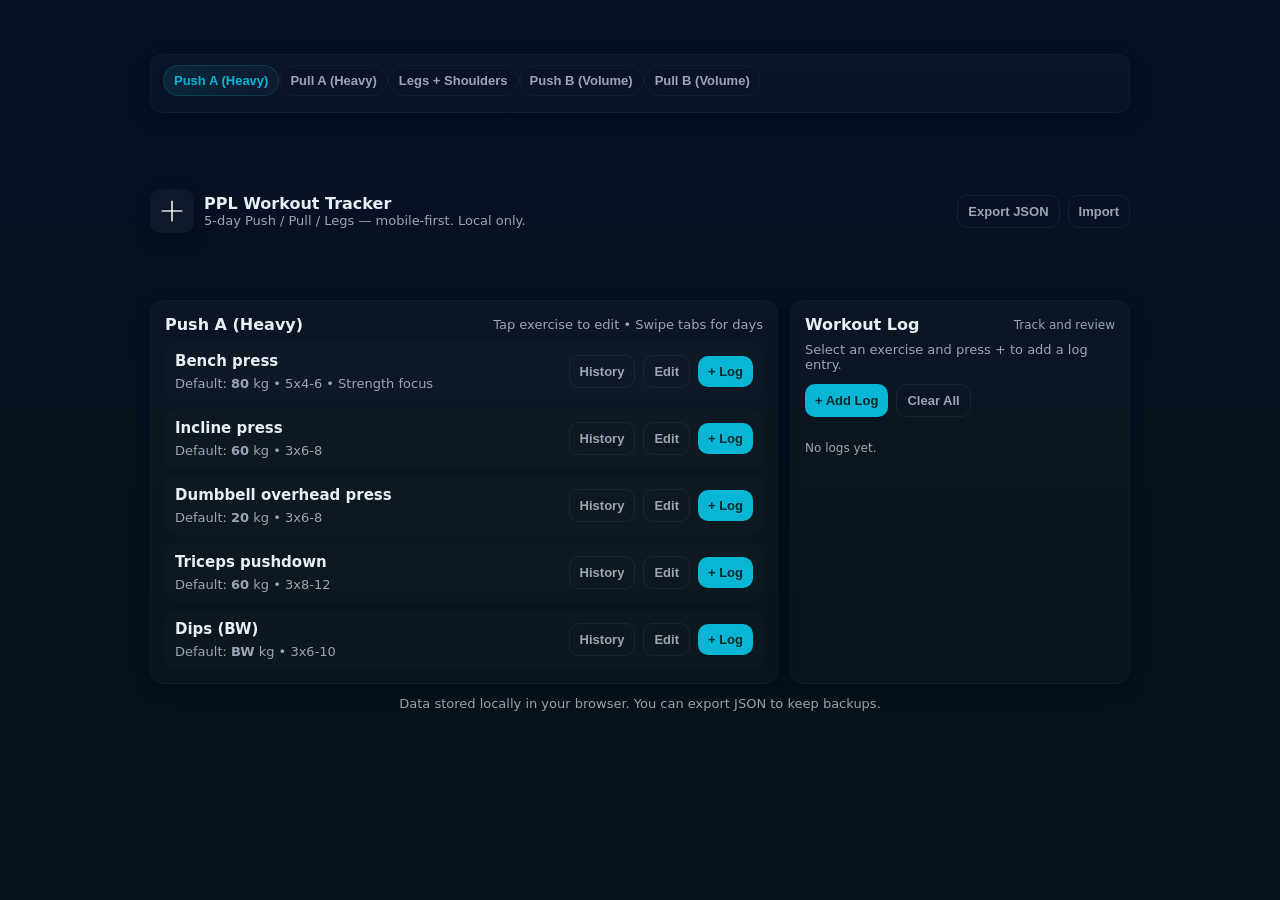
==== index.html @ 44c7e1a2 "vamo a vel" ====
<!doctype html>
<html lang="en">

<head>
    <meta charset="utf-8" />
    <meta name="viewport" content="width=device-width,initial-scale=1" />
    <title>PPL Workout Tracker — Push/Pull/Legs</title>
    <meta name="description"
        content="Push/Pull/Legs workout tracker (mobile-first). Local storage, edit weights/reps, log workouts and view history." />
    <style>
        :root {
            --bg: #0f1724;
            --card: #0b1220;
            --muted: #9aa6b2;
            --accent: #06b6d4;
            --glass: rgba(255, 255, 255, 0.03);
            --radius: 14px;
            --pad: 14px;
            --maxw: 980px;
            --shadow: 0 6px 18px rgba(2, 6, 23, 0.6);
        }

        * {
            box-sizing: border-box
        }

        html,
        body {
            height: 100%
        }

        body {
            margin: 0;
            font-family: Inter, ui-sans-serif, system-ui, -apple-system, "Segoe UI", Roboto, "Helvetica Neue", Arial;
            background: linear-gradient(180deg, #071025 0%, #07131b 60%);
            color: #e6eef6;
            -webkit-font-smoothing: antialiased;
            display: flex;
            align-items: center;
            justify-content: center;
            padding: 20px;
            overscroll-behavior-y: contain;
        }

        /* page container */
        .app {
            width: 100%;
            max-width: var(--maxw);
        }

        header {
            display: flex;
            align-items: center;
            gap: 12px;
            margin-bottom: 8px;
        }

        .brand {
            display: flex;
            align-items: center;
            gap: 10px
        }

        .logo {
            width: 44px;
            height: 44px;
            background: var(--glass);
            border-radius: 10px;
            display: flex;
            align-items: center;
            justify-content: center;
            box-shadow: var(--shadow)
        }

        .logo svg {
            width: 26px;
            height: 26px
        }

        h1 {
            font-size: 16px;
            margin: 0
        }

        p.lead {
            margin: 0;
            color: var(--muted);
            font-size: 13px
        }

        /* NAV - fixed but visually under the header */
        #dayTabs {
            position: fixed;
            left: 50%;
            transform: translateX(-50%);
            /* top will be set from JS so nav appears below header (not glued to viewport top) */
            display: flex;
            gap: 8px;
            overflow-x: auto;
            padding: 10px 12px;
            z-index: 1000;
            border-radius: 12px;
            background: linear-gradient(180deg, rgba(255, 255, 255, 0.02), rgba(255, 255, 255, 0.01));
            border: 1px solid rgba(255, 255, 255, 0.03);
            box-shadow: var(--shadow);
            -webkit-overflow-scrolling: touch;
            flex-wrap: wrap;
            align-items: center;
            justify-content: flex-start;
            width: calc(100% - 40px);
            max-width: var(--maxw);
            transition: top 160ms ease;
        }

        /* spacer reserves the nav height in the document flow (so content is not overlapped) */
        #navSpacer {
            height: 0;
            /* set by JS to match nav height */
            width: 100%;
        }

        .tab {
            flex: 0 0 auto;
            padding: 7px 10px;
            border-radius: 999px;
            background: transparent;
            border: 1px solid rgba(255, 255, 255, 0.04);
            color: var(--muted);
            font-weight: 600;
            font-size: 13px;
            white-space: nowrap;
            margin-bottom: 6px;
        }

        .tab.active {
            background: linear-gradient(90deg, rgba(6, 182, 212, 0.12), rgba(96, 165, 250, 0.05));
            border-color: rgba(6, 182, 212, 0.18);
            color: var(--accent);
        }

        main {
            display: grid;
            grid-template-columns: 1fr;
            gap: 12px
        }

        @media(min-width:860px) {
            main {
                grid-template-columns: 1fr 340px
            }
        }

        @media(max-width:430px) {
            #dayTabs {
                padding: 8px 10px;
                margin-bottom: 6px;
            }

            .tab {
                padding: 6px 8px;
                font-size: 12px;
                margin-bottom: 6px
            }

            header {
                gap: 8px;
                margin-bottom: 6px
            }
        }

        .card {
            background: linear-gradient(180deg, rgba(255, 255, 255, 0.02), rgba(255, 255, 255, 0.01));
            padding: var(--pad);
            border-radius: var(--radius);
            box-shadow: var(--shadow);
            border: 1px solid rgba(255, 255, 255, 0.03);
            z-index: 1
        }

        .section-title {
            display: flex;
            justify-content: space-between;
            align-items: center;
            margin-bottom: 8px
        }

        .ex-list {
            display: grid;
            gap: 8px
        }

        .ex {
            display: flex;
            gap: 10px;
            align-items: center;
            padding: 10px;
            border-radius: 10px;
            background: rgba(255, 255, 255, 0.01)
        }

        .ex .info {
            flex: 1
        }

        .ex h3 {
            margin: 0;
            font-size: 15px
        }

        .meta {
            color: var(--muted);
            font-size: 13px;
            margin-top: 6px
        }

        .controls {
            display: flex;
            gap: 8px;
            align-items: center
        }

        .btn {
            background: transparent;
            border: 1px solid rgba(255, 255, 255, 0.06);
            padding: 8px 10px;
            border-radius: 10px;
            color: var(--muted);
            font-weight: 600;
            font-size: 13px
        }

        .btn.primary {
            background: var(--accent);
            color: #042a2e;
            border: none
        }

        .sets {
            display: flex;
            gap: 6px;
            flex-wrap: wrap;
            margin-top: 8px
        }

        .set-pill {
            padding: 6px 8px;
            border-radius: 8px;
            background: rgba(255, 255, 255, 0.02);
            font-size: 13px
        }

        .smaller {
            font-size: 13px;
            color: var(--muted)
        }

        footer {
            margin-top: 12px;
            color: var(--muted);
            font-size: 13px;
            text-align: center
        }

        .modal {
            position: fixed;
            inset: 0;
            display: none;
            align-items: center;
            justify-content: center;
            padding: 20px;
            background: rgba(2, 6, 23, 0.55);
            z-index: 110000;
            -webkit-overflow-scrolling: touch
        }

        .modal.show {
            display: flex
        }

        .modal .dialog {
            width: 100%;
            max-width: 720px;
            position: relative;
            z-index: 100000;
            max-height: calc(100vh - 48px);
            overflow: auto;
            margin: 12px;
            border-radius: 12px
        }

        input[type="number"],
        input[type="text"],
        textarea,
        select {
            width: 100%;
            padding: 10px;
            border-radius: 10px;
            background: rgba(255, 255, 255, 0.02);
            border: 1px solid rgba(255, 255, 255, 0.04);
            color: inherit
        }

        .row {
            display: flex;
            gap: 8px
        }

        .row .col {
            flex: 1
        }

        .history-list {
            max-height: 300px;
            overflow: auto;
            padding-right: 6px
        }

        .history-item {
            padding: 8px;
            border-radius: 8px;
            background: rgba(255, 255, 255, 0.01);
            margin-bottom: 8px
        }

        .top-actions {
            display: flex;
            gap: 8px;
            margin-left: auto
        }

        .btn:active {
            transform: translateY(1px)
        }

        .small-muted {
            font-size: 12px;
            color: var(--muted)
        }

        .no-scroll-lock {
            position: fixed;
            overflow: hidden;
            width: 100%
        }
    </style>
</head>

<body>
    <div class="app">
        <header>
            <div class="brand">
                <div class="logo" aria-hidden>
                    <svg viewBox="0 0 24 24" fill="none" xmlns="http://www.w3.org/2000/svg">
                        <path d="M3 12h18" stroke="white" stroke-opacity="0.85" stroke-width="1.6"
                            stroke-linecap="round" />
                        <path d="M12 3v18" stroke="white" stroke-opacity="0.85" stroke-width="1.6"
                            stroke-linecap="round" />
                    </svg>
                </div>
                <div>
                    <h1>PPL Workout Tracker</h1>
                    <p class="lead">5-day Push / Pull / Legs — mobile-first. Local only.</p>
                </div>
            </div>
            <div class="top-actions">
                <button class="btn" id="exportBtn">Export JSON</button>
                <button class="btn" id="importBtn">Import</button>
            </div>
        </header>

        <!-- spacer reserves the nav height in the flow so content won't be overlapped -->
        <div id="navSpacer"></div>

        <!-- fixed navbar (positioned by JS under header) -->
        <nav id="dayTabs" class="card" aria-label="Days navigation">
            <div class="nav-inner"></div>
        </nav>

        <main>
            <section class="card" id="dayCard">
                <div class="section-title">
                    <strong id="dayTitle">Day</strong>
                    <div class="smaller">Tap exercise to edit • Swipe tabs for days</div>
                </div>
                <div class="ex-list" id="exList"></div>
            </section>

            <aside class="card" id="sideCard">
                <div class="section-title"><strong>Workout Log</strong>
                    <div class="small-muted">Track and review</div>
                </div>
                <div id="logSection">
                    <div class="smaller">Select an exercise and press + to add a log entry.</div>
                    <div style="height:12px"></div>
                    <div style="display:flex;gap:8px"><button class="btn primary" id="addLogBtn">+ Add
                            Log</button><button class="btn" id="clearLogs">Clear All</button></div>
                    <hr style="border:none;height:8px;background:transparent">
                    <div id="historyHolder" class="history-list"></div>
                </div>
            </aside>
        </main>

        <footer class="smaller">Data stored locally in your browser. You can export JSON to keep backups.</footer>

        <!-- edit modal -->
        <div class="modal" id="modal" aria-hidden="true">
            <div class="dialog card" role="dialog" aria-modal="true" aria-labelledby="modalTitle">
                <div class="section-title"><strong id="modalTitle">Edit Exercise</strong>
                    <div><button class="btn" id="closeModal">Close</button></div>
                </div>
                <div style="margin-top:8px"><label class="small-muted">Exercise name</label><input id="exName"
                        type="text"></div>
                <div style="margin-top:8px" class="row">
                    <div class="col"><label class="small-muted">Default weight</label><input id="exWeight"
                            type="number"></div>
                    <div class="col"><label class="small-muted">Default reps</label><input id="exReps" type="number">
                    </div>
                </div>
                <div style="margin-top:12px"><label class="small-muted">Notes (optional)</label><textarea id="exNotes"
                        rows="3"></textarea></div>
                <div style="margin-top:12px;display:flex;gap:8px;justify-content:flex-end"><button class="btn"
                        id="deleteEx">Delete</button><button class="btn primary" id="saveEx">Save</button></div>
            </div>
        </div>

        <!-- log modal -->
        <div class="modal" id="logModal" aria-hidden="true">
            <div class="dialog card" role="dialog" aria-modal="true" aria-labelledby="logModalTitle">
                <div class="section-title"><strong id="logModalTitle">Add Log</strong>
                    <div><button class="btn" id="closeLogModal">Close</button></div>
                </div>
                <div style="margin-top:8px">
                    <div class="small-muted">Exercise</div>
                    <div id="logExName" style="font-weight:700;margin-bottom:6px"></div>
                    <div class="row">
                        <div class="col"><label class="small-muted">Date</label><input id="logDate" type="text"></div>
                        <div class="col"><label class="small-muted">Sets completed</label><input id="logSets"
                                type="number" min="1" value="3"></div>
                    </div>
                    <div style="margin-top:8px" class="row">
                        <div class="col"><label class="small-muted">Weight</label><input id="logWeight" type="number">
                        </div>
                        <div class="col"><label class="small-muted">Reps (per set)</label><input id="logReps"
                                type="text" placeholder="e.g. 6-6-5"></div>
                    </div>
                    <div style="margin-top:8px"><label class="small-muted">Notes</label><input id="logNotes"
                            type="text"></div>
                </div>
                <div style="margin-top:12px;display:flex;gap:8px;justify-content:flex-end"><button class="btn"
                        id="cancelLog">Cancel</button><button class="btn primary" id="saveLog">Save Log</button></div>
            </div>
        </div>
    </div>

    <script>
        // Default data
        const DEFAULT = {
            days: [
                {
                    id: 'pushA', title: 'Push A (Heavy)', exercises: [
                        { id: 'bench', name: 'Bench press', weight: 80, reps: '5x4-6', notes: 'Strength focus' },
                        { id: 'incline', name: 'Incline press', weight: 60, reps: '3x6-8' },
                        { id: 'ohp', name: 'Dumbbell overhead press', weight: 20, reps: '3x6-8' },
                        { id: 'pushdown', name: 'Triceps pushdown', weight: 60, reps: '3x8-12' },
                        { id: 'dips', name: 'Dips (BW)', weight: 0, reps: '3x6-10' }
                    ]
                },
                {
                    id: 'pullA', title: 'Pull A (Heavy)', exercises: [
                        { id: 'pulldown', name: 'Lat pulldown', weight: 90, reps: '5x4-6', notes: 'Straps ok on top sets' },
                        { id: 'trow', name: 'T-Bar row', weight: 50, reps: '4x6-8' },
                        { id: 'crosslat', name: 'Cross-body lat pull', weight: 70, reps: '3x8-10' },
                        { id: 'dbpreach', name: 'Dumbbell preacher curl', weight: 12.5, reps: '3x8-10' }
                    ]
                },
                {
                    id: 'legs', title: 'Legs + Shoulders', exercises: [
                        { id: 'trap', name: 'Trap-bar / RDL (tech)', weight: 0, reps: '3x5 / 3x6-8', notes: 'Use for deadlift progress' },
                        { id: 'smithsq', name: 'Smith machine squat', weight: 40, reps: '4x8-10' },
                        { id: 'seatedcurl', name: 'Seated leg curl', weight: 50, reps: '3x8-12' },
                        { id: 'legext', name: 'Leg extension', weight: 70, reps: '3x10-15' },
                        { id: 'calf', name: 'Smith calf raises', weight: 60, reps: '4x8-15' },
                        { id: 'lateral', name: 'Lean-in cable lateral raise', weight: 15, reps: '4x10-12' },
                        { id: 'rear', name: 'Reverse pec deck (rear delt)', weight: 40, reps: '3x10-12' }
                    ]
                },
                {
                    id: 'pushB', title: 'Push B (Volume)', exercises: [
                        { id: 'bench2', name: 'Bench press (volume)', weight: 72, reps: '3x8-10' },
                        { id: 'butterfly', name: 'Butterfly / Pec-deck', weight: 50, reps: '3x10-12' },
                        { id: 'cablepress', name: 'Cable press', weight: 30, reps: '3x12' },
                        { id: 'oh_ext', name: 'Overhead extension', weight: 60, reps: '3x8-12' }
                    ]
                },
                {
                    id: 'pullB', title: 'Pull B (Volume)', exercises: [
                        { id: 'pulldown2', name: 'Lat pulldown (vol)', weight: 75, reps: '4x8-12' },
                        { id: 'row2', name: 'Row (volume)', weight: 40, reps: '3x8-12' },
                        { id: 'cross2', name: 'Cross-body lat pull', weight: 70, reps: '2x8-10' },
                        { id: 'facebay', name: 'Face-away Bayesian cable curl', weight: 30, reps: '2x6-8 / 2x10', notes: 'First sets heavier' },
                        { id: 'hammer', name: 'Preacher hammer curl (DB)', weight: 12.5, reps: '2x10-12' }
                    ]
                }
            ]
        };

        const STORAGE_KEY = 'ppl-workout-v1';
        const LOG_KEY = 'ppl-logs-v1';

        let data = JSON.parse(localStorage.getItem(STORAGE_KEY) || 'null') || DEFAULT;
        let logs = JSON.parse(localStorage.getItem(LOG_KEY) || 'null') || [];
        let currentDayIndex = 0;
        let selectedExercise = null;
        let _scrollY = 0;

        // DOM refs
        const dayTabs = document.getElementById('dayTabs');
        const navInner = dayTabs.querySelector('.nav-inner');
        const navSpacer = document.getElementById('navSpacer');
        const exList = document.getElementById('exList');
        const dayTitle = document.getElementById('dayTitle');
        const modal = document.getElementById('modal');
        const logModal = document.getElementById('logModal');
        const historyHolder = document.getElementById('historyHolder');
        const headerEl = document.querySelector('header');
        const appEl = document.querySelector('.app');

        // Build tabs (navInner gets the buttons)
        function renderTabs() {
            navInner.innerHTML = '';
            data.days.forEach((d, i) => {
                const btn = document.createElement('button');
                btn.className = 'tab' + (i === currentDayIndex ? ' active' : '');
                btn.textContent = d.title;
                btn.onclick = () => { currentDayIndex = i; saveState(); render(); scrollToApp(); };
                navInner.appendChild(btn);
            });
            // after tabs exist, update nav position/spacing because height may have changed (wrap -> 2 rows)
            setTimeout(updateNavPlacement, 12);
        }

        // Render exercises for the current day
        function render() {
            renderTabs();
            const day = data.days[currentDayIndex];
            dayTitle.textContent = day.title;
            exList.innerHTML = '';
            day.exercises.forEach(ex => {
                const card = document.createElement('div'); card.className = 'ex';
                const info = document.createElement('div'); info.className = 'info';
                const h = document.createElement('h3'); h.textContent = ex.name; info.appendChild(h);
                const meta = document.createElement('div'); meta.className = 'meta';
                meta.innerHTML = `Default: <strong>${ex.weight || 'BW'}</strong> kg • ${ex.reps || ''}` + (ex.notes ? ' • ' + ex.notes : '');
                info.appendChild(meta);
                card.appendChild(info);

                const controls = document.createElement('div'); controls.className = 'controls';
                const histBtn = document.createElement('button'); histBtn.className = 'btn'; histBtn.textContent = 'History';
                histBtn.onclick = () => { openHistory(ex.id); };
                const editBtn = document.createElement('button'); editBtn.className = 'btn'; editBtn.textContent = 'Edit';
                editBtn.onclick = () => { openEditModal(ex); };
                const addBtn = document.createElement('button'); addBtn.className = 'btn primary'; addBtn.textContent = '+ Log';
                addBtn.onclick = () => { openAddLog(ex); };

                controls.appendChild(histBtn); controls.appendChild(editBtn); controls.appendChild(addBtn);
                card.appendChild(controls);
                exList.appendChild(card);
            });
            renderHistoryList();
            saveState();
        }

        // Update nav placement and spacer so fixed nav sits below header and reserves space
        function updateNavPlacement() {
            // measure header height (in-flow) and nav height (after layout)
            const headerRect = headerEl.getBoundingClientRect();
            const headerHeight = headerRect.height || 0;
            // ensure nav is displayed inline first to get accurate height:
            dayTabs.style.position = 'fixed'; // we want fixed behavior
            // compute top (in viewport coordinates) so nav appears below header (visual margin)
            const margin = (window.innerWidth <= 430) ? 12 : 10; // slightly larger margin on small phones
            const topPx = headerHeight + margin;
            dayTabs.style.top = topPx + 'px';

            // set spacer height equal to nav's visual height so page flow reserves it
            // measure nav height after top applied
            const navHeight = dayTabs.offsetHeight || 56;
            navSpacer.style.height = navHeight + 'px';

            // Also ensure nav width matches app width & centered
            const appRect = appEl.getBoundingClientRect();
            // calculate width so nav lines up with .app (accounting for body's 20px padding)
            const desiredWidth = Math.min(appRect.width, parseInt(getComputedStyle(document.documentElement).getPropertyValue('--maxw')) || appRect.width);
            dayTabs.style.width = Math.max(desiredWidth - 0, appRect.width) + 'px';
            dayTabs.style.maxWidth = appRect.width + 'px';
        }

        // scroll so content sits nicely under the nav; used when clicking a tab
        function scrollToApp() {
            setTimeout(() => {
                const appRect = appEl.getBoundingClientRect();
                const appTop = window.scrollY + appRect.top;
                const navHeight = dayTabs.offsetHeight || 56;
                const headerHeight = headerEl ? headerEl.offsetHeight : 0;
                // we reserved space with spacer, so align to top of spacer (appTop)
                const scrollTo = Math.max(0, appTop - headerHeight - 8);
                window.scrollTo({ top: scrollTo, behavior: 'smooth' });
            }, 40);
        }

        // modal helpers (iOS friendly)
        function showModal(el) {
            if (!el) return;
            _scrollY = window.scrollY || document.documentElement.scrollTop;
            document.body.style.top = `-${_scrollY}px`;
            document.body.classList.add('no-scroll-lock');
            el.classList.add('show');
            el.setAttribute('aria-hidden', 'false');
        }
        function hideModal(el) {
            if (!el) return;
            el.classList.remove('show');
            document.body.classList.remove('no-scroll-lock');
            el.setAttribute('aria-hidden', 'true');
            setTimeout(() => { window.scrollTo(0, _scrollY); document.body.style.top = ''; }, 1);
        }

        function openEditModal(ex) {
            selectedExercise = ex;
            document.getElementById('modalTitle').textContent = 'Edit: ' + ex.name;
            document.getElementById('exName').value = ex.name;
            document.getElementById('exWeight').value = ex.weight || '';
            document.getElementById('exReps').value = ex.reps || '';
            document.getElementById('exNotes').value = ex.notes || '';
            showModal(modal);
        }
        function openAddLog(ex) {
            selectedExercise = ex;
            document.getElementById('logExName').textContent = ex.name;
            document.getElementById('logDate').value = new Date().toLocaleDateString();
            document.getElementById('logSets').value = 3;
            document.getElementById('logWeight').value = ex.weight || '';
            document.getElementById('logReps').value = '';
            document.getElementById('logNotes').value = '';
            showModal(logModal);
        }

        function openHistory(exId) {
            selectedExercise = findExerciseById(exId);
            renderHistoryList(exId);
            setTimeout(() => { historyHolder.scrollTop = 0; }, 40);
        }
        function findExerciseById(id) {
            for (const d of data.days) for (const e of d.exercises) if (e.id === id) return e;
            return null;
        }

        // save edit
        document.getElementById('saveEx').addEventListener('click', () => {
            if (!selectedExercise) return;
            selectedExercise.name = document.getElementById('exName').value || selectedExercise.name;
            selectedExercise.weight = Number(document.getElementById('exWeight').value) || 0;
            selectedExercise.reps = document.getElementById('exReps').value || '';
            selectedExercise.notes = document.getElementById('exNotes').value || '';
            hideModal(modal);
            saveState(); render();
        });
        document.getElementById('closeModal').addEventListener('click', () => { hideModal(modal); });
        document.getElementById('deleteEx').addEventListener('click', () => {
            if (!selectedExercise) return; if (!confirm('Delete exercise? This will remove it from the day.')) return;
            data.days.forEach(d => d.exercises = d.exercises.filter(e => e.id !== selectedExercise.id));
            selectedExercise = null; hideModal(modal); saveState(); render();
        });

        // logs
        document.getElementById('saveLog').addEventListener('click', () => {
            const ex = selectedExercise; if (!ex) return;
            const date = document.getElementById('logDate').value || new Date().toLocaleDateString();
            const sets = Number(document.getElementById('logSets').value) || 0;
            const weight = Number(document.getElementById('logWeight').value) || 0;
            const reps = document.getElementById('logReps').value || '';
            const notes = document.getElementById('logNotes').value || '';
            const entry = { id: 'log_' + Date.now(), exId: ex.id, exName: ex.name, date, sets, weight, reps, notes };
            logs.unshift(entry);
            localStorage.setItem(LOG_KEY, JSON.stringify(logs));
            hideModal(logModal); renderHistoryList();
        });
        document.getElementById('cancelLog').addEventListener('click', () => { hideModal(logModal); });
        document.getElementById('closeLogModal').addEventListener('click', () => { hideModal(logModal); });

        function renderHistoryList(filterExId) {
            historyHolder.innerHTML = '';
            const list = filterExId ? logs.filter(l => l.exId === filterExId) : logs;
            if (list.length === 0) { historyHolder.innerHTML = '<div class="small-muted">No logs yet.</div>'; return; }
            for (const l of list) {
                const it = document.createElement('div'); it.className = 'history-item';
                it.innerHTML = `<div style="display:flex;justify-content:space-between"><strong>${l.exName}</strong><span class="small-muted">${l.date}</span></div>
          <div class="smaller">sets: ${l.sets} • weight: ${l.weight || 'BW'} kg • reps: ${l.reps || ''}</div>
          <div class="small-muted">${l.notes || ''}</div>`;
                historyHolder.appendChild(it);
            }
        }

        // export/import
        document.getElementById('exportBtn').addEventListener('click', () => {
            const payload = { data, logs };
            const blob = new Blob([JSON.stringify(payload, null, 2)], { type: 'application/json' });
            const url = URL.createObjectURL(blob);
            const a = document.createElement('a'); a.href = url; a.download = 'ppl-workout-backup.json'; a.click(); URL.revokeObjectURL(url);
        });
        document.getElementById('importBtn').addEventListener('click', () => {
            const inp = document.createElement('input'); inp.type = 'file'; inp.accept = 'application/json';
            inp.onchange = (e) => {
                const f = e.target.files[0]; if (!f) return;
                const reader = new FileReader(); reader.onload = () => {
                    try {
                        const parsed = JSON.parse(reader.result);
                        if (parsed.data) data = parsed.data; if (parsed.logs) logs = parsed.logs;
                        localStorage.setItem(STORAGE_KEY, JSON.stringify(data)); localStorage.setItem(LOG_KEY, JSON.stringify(logs));
                        alert('Imported.'); render();
                    } catch (err) { alert('Invalid JSON'); }
                }; reader.readAsText(f);
            };
            inp.click();
        });

        document.getElementById('clearLogs').addEventListener('click', () => {
            if (!confirm('Clear all workout logs?')) return; logs = []; localStorage.removeItem(LOG_KEY); renderHistoryList();
        });
        document.getElementById('addLogBtn').addEventListener('click', () => {
            let ex = selectedExercise || data.days[currentDayIndex].exercises[0];
            openAddLog(ex);
        });

        function saveState() { localStorage.setItem(STORAGE_KEY, JSON.stringify(data)); }

        // Init
        render();
        // set nav placement after initial render (tabs created and height known)
        setTimeout(updateNavPlacement, 20);

        // Recalc on resize/orientation change (tabs may wrap -> height changes)
        window.addEventListener('resize', () => { clearTimeout(window._navTimer); window._navTimer = setTimeout(updateNavPlacement, 100); });
        window.addEventListener('orientationchange', () => { setTimeout(updateNavPlacement, 120); });

        // Close modals with ESC
        window.addEventListener('keydown', (e) => { if (e.key === 'Escape') { hideModal(modal); hideModal(logModal); } });
    </script>
</body>

</html>
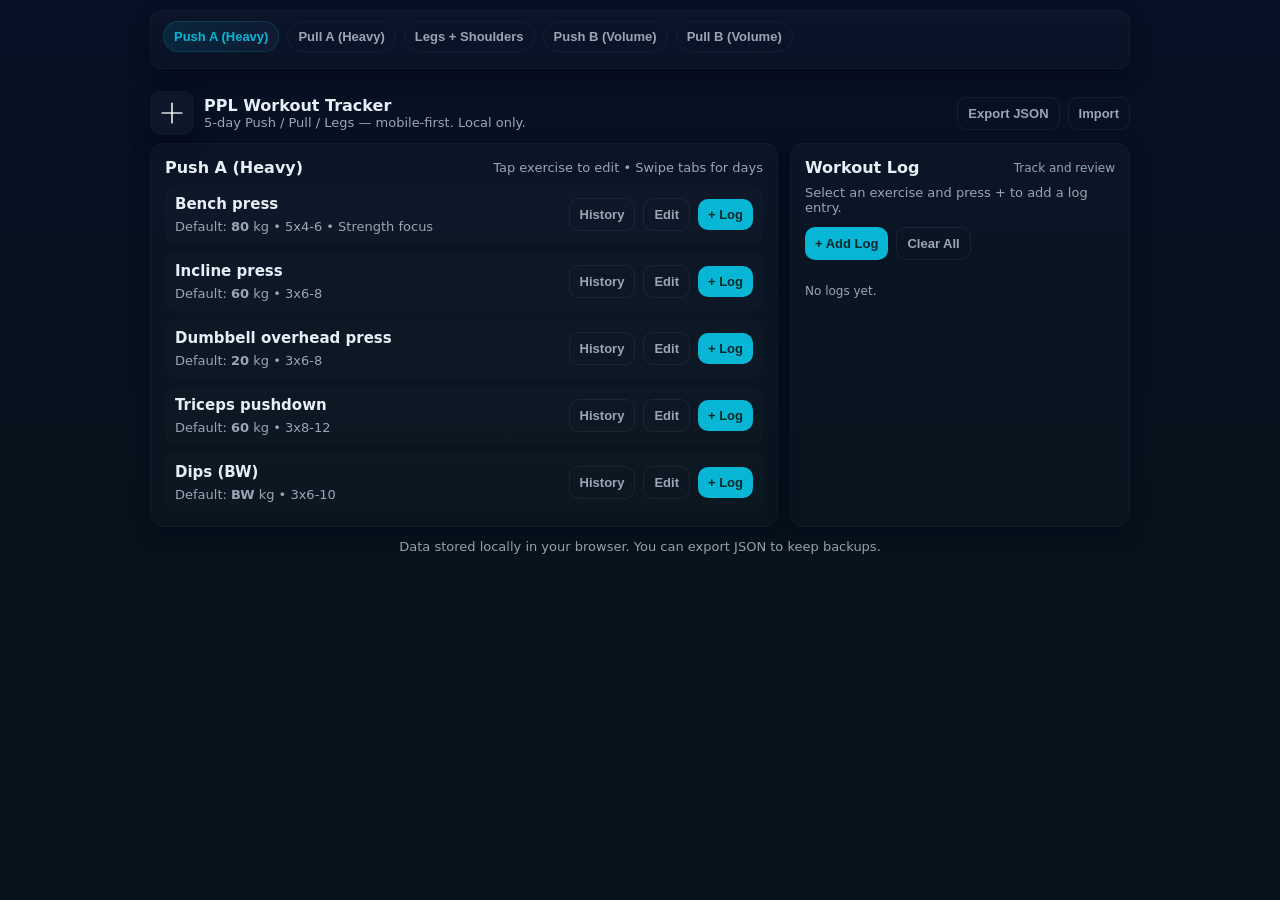
==== commit 076a5338: "YA FUE LOCO" ====
--- a/index.html
+++ b/index.html
@@ -35,70 +35,23 @@
             background: linear-gradient(180deg, #071025 0%, #07131b 60%);
             color: #e6eef6;
             -webkit-font-smoothing: antialiased;
-            display: flex;
-            align-items: center;
-            justify-content: center;
+            -webkit-touch-callout: none;
+            -webkit-user-select: none;
             padding: 20px;
             overscroll-behavior-y: contain;
         }
 
-        /* page container */
-        .app {
-            width: 100%;
-            max-width: var(--maxw);
-        }
-
-        header {
-            display: flex;
-            align-items: center;
-            gap: 12px;
-            margin-bottom: 8px;
-        }
-
-        .brand {
-            display: flex;
-            align-items: center;
-            gap: 10px
-        }
-
-        .logo {
-            width: 44px;
-            height: 44px;
-            background: var(--glass);
-            border-radius: 10px;
-            display: flex;
-            align-items: center;
-            justify-content: center;
-            box-shadow: var(--shadow)
-        }
-
-        .logo svg {
-            width: 26px;
-            height: 26px
-        }
-
-        h1 {
-            font-size: 16px;
-            margin: 0
-        }
-
-        p.lead {
-            margin: 0;
-            color: var(--muted);
-            font-size: 13px
-        }
-
-        /* NAV - fixed but visually under the header */
+        /* Fixed top navbar (always at top of viewport). We'll reserve space with #navSpacer. */
         #dayTabs {
             position: fixed;
+            top: calc(env(safe-area-inset-top, 0px) + 10px);
+            /* safe area + margin */
             left: 50%;
             transform: translateX(-50%);
-            /* top will be set from JS so nav appears below header (not glued to viewport top) */
+            z-index: 1200;
             display: flex;
             gap: 8px;
-            overflow-x: auto;
             padding: 10px 12px;
-            z-index: 1000;
             border-radius: 12px;
             background: linear-gradient(180deg, rgba(255, 255, 255, 0.02), rgba(255, 255, 255, 0.01));
             border: 1px solid rgba(255, 255, 255, 0.03);
@@ -106,16 +59,14 @@
             -webkit-overflow-scrolling: touch;
             flex-wrap: wrap;
             align-items: center;
-            justify-content: flex-start;
             width: calc(100% - 40px);
             max-width: var(--maxw);
-            transition: top 160ms ease;
-        }
-
-        /* spacer reserves the nav height in the document flow (so content is not overlapped) */
+            transition: top .12s ease;
+        }
+
+        /* spacer element in DOM to reserve nav height in the flow (so content not overlapped) */
         #navSpacer {
             height: 0;
-            /* set by JS to match nav height */
             width: 100%;
         }
 
@@ -138,6 +89,53 @@
             color: var(--accent);
         }
 
+        /* app container (centered) */
+        .app {
+            width: 100%;
+            max-width: var(--maxw);
+            margin: 0 auto;
+        }
+
+        header {
+            display: flex;
+            align-items: center;
+            gap: 12px;
+            margin: 12px 0 8px 0;
+        }
+
+        .brand {
+            display: flex;
+            align-items: center;
+            gap: 10px
+        }
+
+        .logo {
+            width: 44px;
+            height: 44px;
+            background: var(--glass);
+            border-radius: 10px;
+            display: flex;
+            align-items: center;
+            justify-content: center;
+            box-shadow: var(--shadow)
+        }
+
+        .logo svg {
+            width: 26px;
+            height: 26px
+        }
+
+        h1 {
+            font-size: 16px;
+            margin: 0
+        }
+
+        p.lead {
+            margin: 0;
+            color: var(--muted);
+            font-size: 13px
+        }
+
         main {
             display: grid;
             grid-template-columns: 1fr;
@@ -153,7 +151,6 @@
         @media(max-width:430px) {
             #dayTabs {
                 padding: 8px 10px;
-                margin-bottom: 6px;
             }
 
             .tab {
@@ -164,7 +161,7 @@
 
             header {
                 gap: 8px;
-                margin-bottom: 6px
+                margin: 8px 0
             }
         }
 
@@ -269,7 +266,7 @@
             justify-content: center;
             padding: 20px;
             background: rgba(2, 6, 23, 0.55);
-            z-index: 110000;
+            z-index: 1300;
             -webkit-overflow-scrolling: touch
         }
 
@@ -346,6 +343,11 @@
 </head>
 
 <body>
+    <!-- NAV (fixed at viewport top) -->
+    <nav id="dayTabs" aria-label="Days navigation"><!-- tabs injected here --></nav>
+    <!-- Spacer reserves the top nav height so content below does not get overlapped -->
+    <div id="navSpacer"></div>
+
     <div class="app">
         <header>
             <div class="brand">
@@ -368,14 +370,6 @@
             </div>
         </header>
 
-        <!-- spacer reserves the nav height in the flow so content won't be overlapped -->
-        <div id="navSpacer"></div>
-
-        <!-- fixed navbar (positioned by JS under header) -->
-        <nav id="dayTabs" class="card" aria-label="Days navigation">
-            <div class="nav-inner"></div>
-        </nav>
-
         <main>
             <section class="card" id="dayCard">
                 <div class="section-title">
@@ -401,59 +395,57 @@
         </main>
 
         <footer class="smaller">Data stored locally in your browser. You can export JSON to keep backups.</footer>
-
-        <!-- edit modal -->
-        <div class="modal" id="modal" aria-hidden="true">
-            <div class="dialog card" role="dialog" aria-modal="true" aria-labelledby="modalTitle">
-                <div class="section-title"><strong id="modalTitle">Edit Exercise</strong>
-                    <div><button class="btn" id="closeModal">Close</button></div>
-                </div>
-                <div style="margin-top:8px"><label class="small-muted">Exercise name</label><input id="exName"
-                        type="text"></div>
-                <div style="margin-top:8px" class="row">
-                    <div class="col"><label class="small-muted">Default weight</label><input id="exWeight"
-                            type="number"></div>
-                    <div class="col"><label class="small-muted">Default reps</label><input id="exReps" type="number">
-                    </div>
-                </div>
-                <div style="margin-top:12px"><label class="small-muted">Notes (optional)</label><textarea id="exNotes"
-                        rows="3"></textarea></div>
-                <div style="margin-top:12px;display:flex;gap:8px;justify-content:flex-end"><button class="btn"
-                        id="deleteEx">Delete</button><button class="btn primary" id="saveEx">Save</button></div>
+    </div>
+
+    <!-- Edit modal -->
+    <div class="modal" id="modal" aria-hidden="true">
+        <div class="dialog card" role="dialog" aria-modal="true" aria-labelledby="modalTitle">
+            <div class="section-title"><strong id="modalTitle">Edit Exercise</strong>
+                <div><button class="btn" id="closeModal">Close</button></div>
             </div>
-        </div>
-
-        <!-- log modal -->
-        <div class="modal" id="logModal" aria-hidden="true">
-            <div class="dialog card" role="dialog" aria-modal="true" aria-labelledby="logModalTitle">
-                <div class="section-title"><strong id="logModalTitle">Add Log</strong>
-                    <div><button class="btn" id="closeLogModal">Close</button></div>
-                </div>
-                <div style="margin-top:8px">
-                    <div class="small-muted">Exercise</div>
-                    <div id="logExName" style="font-weight:700;margin-bottom:6px"></div>
-                    <div class="row">
-                        <div class="col"><label class="small-muted">Date</label><input id="logDate" type="text"></div>
-                        <div class="col"><label class="small-muted">Sets completed</label><input id="logSets"
-                                type="number" min="1" value="3"></div>
-                    </div>
-                    <div style="margin-top:8px" class="row">
-                        <div class="col"><label class="small-muted">Weight</label><input id="logWeight" type="number">
-                        </div>
-                        <div class="col"><label class="small-muted">Reps (per set)</label><input id="logReps"
-                                type="text" placeholder="e.g. 6-6-5"></div>
-                    </div>
-                    <div style="margin-top:8px"><label class="small-muted">Notes</label><input id="logNotes"
-                            type="text"></div>
-                </div>
-                <div style="margin-top:12px;display:flex;gap:8px;justify-content:flex-end"><button class="btn"
-                        id="cancelLog">Cancel</button><button class="btn primary" id="saveLog">Save Log</button></div>
+            <div style="margin-top:8px"><label class="small-muted">Exercise name</label><input id="exName" type="text">
             </div>
+            <div style="margin-top:8px" class="row">
+                <div class="col"><label class="small-muted">Default weight</label><input id="exWeight" type="number">
+                </div>
+                <div class="col"><label class="small-muted">Default reps</label><input id="exReps" type="number"></div>
+            </div>
+            <div style="margin-top:12px"><label class="small-muted">Notes (optional)</label><textarea id="exNotes"
+                    rows="3"></textarea></div>
+            <div style="margin-top:12px;display:flex;gap:8px;justify-content:flex-end"><button class="btn"
+                    id="deleteEx">Delete</button><button class="btn primary" id="saveEx">Save</button></div>
         </div>
     </div>
 
+    <!-- Add log modal -->
+    <div class="modal" id="logModal" aria-hidden="true">
+        <div class="dialog card" role="dialog" aria-modal="true" aria-labelledby="logModalTitle">
+            <div class="section-title"><strong id="logModalTitle">Add Log</strong>
+                <div><button class="btn" id="closeLogModal">Close</button></div>
+            </div>
+            <div style="margin-top:8px">
+                <div class="small-muted">Exercise</div>
+                <div id="logExName" style="font-weight:700;margin-bottom:6px"></div>
+                <div class="row">
+                    <div class="col"><label class="small-muted">Date</label><input id="logDate" type="text"></div>
+                    <div class="col"><label class="small-muted">Sets completed</label><input id="logSets" type="number"
+                            min="1" value="3"></div>
+                </div>
+                <div style="margin-top:8px" class="row">
+                    <div class="col"><label class="small-muted">Weight</label><input id="logWeight" type="number"></div>
+                    <div class="col"><label class="small-muted">Reps (per set)</label><input id="logReps" type="text"
+                            placeholder="e.g. 6-6-5"></div>
+                </div>
+                <div style="margin-top:8px"><label class="small-muted">Notes</label><input id="logNotes" type="text">
+                </div>
+            </div>
+            <div style="margin-top:12px;display:flex;gap:8px;justify-content:flex-end"><button class="btn"
+                    id="cancelLog">Cancel</button><button class="btn primary" id="saveLog">Save Log</button></div>
+        </div>
+    </div>
+
     <script>
-        // Default data
+        // default data
         const DEFAULT = {
             days: [
                 {
@@ -462,8 +454,7 @@
                         { id: 'incline', name: 'Incline press', weight: 60, reps: '3x6-8' },
                         { id: 'ohp', name: 'Dumbbell overhead press', weight: 20, reps: '3x6-8' },
                         { id: 'pushdown', name: 'Triceps pushdown', weight: 60, reps: '3x8-12' },
-                        { id: 'dips', name: 'Dips (BW)', weight: 0, reps: '3x6-10' }
-                    ]
+                        { id: 'dips', name: 'Dips (BW)', weight: 0, reps: '3x6-10' }]
                 },
                 {
                     id: 'pullA', title: 'Pull A (Heavy)', exercises: [
@@ -515,31 +506,29 @@
 
         // DOM refs
         const dayTabs = document.getElementById('dayTabs');
-        const navInner = dayTabs.querySelector('.nav-inner');
         const navSpacer = document.getElementById('navSpacer');
+        const appEl = document.querySelector('.app');
         const exList = document.getElementById('exList');
         const dayTitle = document.getElementById('dayTitle');
         const modal = document.getElementById('modal');
         const logModal = document.getElementById('logModal');
         const historyHolder = document.getElementById('historyHolder');
         const headerEl = document.querySelector('header');
-        const appEl = document.querySelector('.app');
-
-        // Build tabs (navInner gets the buttons)
+
+        // render tabs into the fixed nav
         function renderTabs() {
-            navInner.innerHTML = '';
+            dayTabs.innerHTML = '';
             data.days.forEach((d, i) => {
-                const btn = document.createElement('button');
-                btn.className = 'tab' + (i === currentDayIndex ? ' active' : '');
-                btn.textContent = d.title;
-                btn.onclick = () => { currentDayIndex = i; saveState(); render(); scrollToApp(); };
-                navInner.appendChild(btn);
+                const b = document.createElement('button');
+                b.className = 'tab' + (i === currentDayIndex ? ' active' : '');
+                b.textContent = d.title;
+                b.onclick = () => { currentDayIndex = i; saveState(); render(); scrollToContent(); };
+                dayTabs.appendChild(b);
             });
-            // after tabs exist, update nav position/spacing because height may have changed (wrap -> 2 rows)
-            setTimeout(updateNavPlacement, 12);
-        }
-
-        // Render exercises for the current day
+            // update spacer to match nav height (tabs may wrap -> height changes)
+            setTimeout(updateNavSpacer, 8);
+        }
+
         function render() {
             renderTabs();
             const day = data.days[currentDayIndex];
@@ -555,14 +544,10 @@
                 card.appendChild(info);
 
                 const controls = document.createElement('div'); controls.className = 'controls';
-                const histBtn = document.createElement('button'); histBtn.className = 'btn'; histBtn.textContent = 'History';
-                histBtn.onclick = () => { openHistory(ex.id); };
-                const editBtn = document.createElement('button'); editBtn.className = 'btn'; editBtn.textContent = 'Edit';
-                editBtn.onclick = () => { openEditModal(ex); };
-                const addBtn = document.createElement('button'); addBtn.className = 'btn primary'; addBtn.textContent = '+ Log';
-                addBtn.onclick = () => { openAddLog(ex); };
-
-                controls.appendChild(histBtn); controls.appendChild(editBtn); controls.appendChild(addBtn);
+                const hist = document.createElement('button'); hist.className = 'btn'; hist.textContent = 'History'; hist.onclick = () => openHistory(ex.id);
+                const edit = document.createElement('button'); edit.className = 'btn'; edit.textContent = 'Edit'; edit.onclick = () => openEditModal(ex);
+                const add = document.createElement('button'); add.className = 'btn primary'; add.textContent = '+ Log'; add.onclick = () => openAddLog(ex);
+                controls.appendChild(hist); controls.appendChild(edit); controls.appendChild(add);
                 card.appendChild(controls);
                 exList.appendChild(card);
             });
@@ -570,45 +555,27 @@
             saveState();
         }
 
-        // Update nav placement and spacer so fixed nav sits below header and reserves space
-        function updateNavPlacement() {
-            // measure header height (in-flow) and nav height (after layout)
-            const headerRect = headerEl.getBoundingClientRect();
-            const headerHeight = headerRect.height || 0;
-            // ensure nav is displayed inline first to get accurate height:
-            dayTabs.style.position = 'fixed'; // we want fixed behavior
-            // compute top (in viewport coordinates) so nav appears below header (visual margin)
-            const margin = (window.innerWidth <= 430) ? 12 : 10; // slightly larger margin on small phones
-            const topPx = headerHeight + margin;
-            dayTabs.style.top = topPx + 'px';
-
-            // set spacer height equal to nav's visual height so page flow reserves it
-            // measure nav height after top applied
-            const navHeight = dayTabs.offsetHeight || 56;
-            navSpacer.style.height = navHeight + 'px';
-
-            // Also ensure nav width matches app width & centered
-            const appRect = appEl.getBoundingClientRect();
-            // calculate width so nav lines up with .app (accounting for body's 20px padding)
-            const desiredWidth = Math.min(appRect.width, parseInt(getComputedStyle(document.documentElement).getPropertyValue('--maxw')) || appRect.width);
-            dayTabs.style.width = Math.max(desiredWidth - 0, appRect.width) + 'px';
-            dayTabs.style.maxWidth = appRect.width + 'px';
-        }
-
-        // scroll so content sits nicely under the nav; used when clicking a tab
-        function scrollToApp() {
+        // keep a spacer equal to nav's visual height so content below never sits under it
+        function updateNavSpacer() {
+            const navH = dayTabs.offsetHeight || 56;
+            navSpacer.style.height = navH + 'px';
+            // center width / max width adjustments: ensure nav lines up visually with app
+            // We set width in CSS using calc() and max-width; fine for most cases.
+        }
+
+        // when clicking a tab scroll content so it is visible below the fixed navbar
+        function scrollToContent() {
             setTimeout(() => {
                 const appRect = appEl.getBoundingClientRect();
                 const appTop = window.scrollY + appRect.top;
-                const navHeight = dayTabs.offsetHeight || 56;
-                const headerHeight = headerEl ? headerEl.offsetHeight : 0;
-                // we reserved space with spacer, so align to top of spacer (appTop)
-                const scrollTo = Math.max(0, appTop - headerHeight - 8);
+                // nav sits at top of viewport and has height = navSpacer
+                const navH = dayTabs.offsetHeight || 56;
+                const scrollTo = Math.max(0, appTop - navH - 8);
                 window.scrollTo({ top: scrollTo, behavior: 'smooth' });
             }, 40);
         }
 
-        // modal helpers (iOS friendly)
+        // modal helpers (iOS friendly scroll lock)
         function showModal(el) {
             if (!el) return;
             _scrollY = window.scrollY || document.documentElement.scrollTop;
@@ -645,9 +612,9 @@
             showModal(logModal);
         }
 
-        function openHistory(exId) {
-            selectedExercise = findExerciseById(exId);
-            renderHistoryList(exId);
+        function openHistory(id) {
+            selectedExercise = findExerciseById(id);
+            renderHistoryList(id);
             setTimeout(() => { historyHolder.scrollTop = 0; }, 40);
         }
         function findExerciseById(id) {
@@ -711,39 +678,28 @@
         document.getElementById('importBtn').addEventListener('click', () => {
             const inp = document.createElement('input'); inp.type = 'file'; inp.accept = 'application/json';
             inp.onchange = (e) => {
-                const f = e.target.files[0]; if (!f) return;
-                const reader = new FileReader(); reader.onload = () => {
-                    try {
-                        const parsed = JSON.parse(reader.result);
-                        if (parsed.data) data = parsed.data; if (parsed.logs) logs = parsed.logs;
-                        localStorage.setItem(STORAGE_KEY, JSON.stringify(data)); localStorage.setItem(LOG_KEY, JSON.stringify(logs));
-                        alert('Imported.'); render();
-                    } catch (err) { alert('Invalid JSON'); }
+                const f = e.target.files[0]; if (!f) return; const reader = new FileReader(); reader.onload = () => {
+                    try { const parsed = JSON.parse(reader.result); if (parsed.data) data = parsed.data; if (parsed.logs) logs = parsed.logs; localStorage.setItem(STORAGE_KEY, JSON.stringify(data)); localStorage.setItem(LOG_KEY, JSON.stringify(logs)); alert('Imported.'); render(); } catch (err) { alert('Invalid JSON'); }
                 }; reader.readAsText(f);
             };
             inp.click();
         });
 
-        document.getElementById('clearLogs').addEventListener('click', () => {
-            if (!confirm('Clear all workout logs?')) return; logs = []; localStorage.removeItem(LOG_KEY); renderHistoryList();
-        });
-        document.getElementById('addLogBtn').addEventListener('click', () => {
-            let ex = selectedExercise || data.days[currentDayIndex].exercises[0];
-            openAddLog(ex);
-        });
+        document.getElementById('clearLogs').addEventListener('click', () => { if (!confirm('Clear all workout logs?')) return; logs = []; localStorage.removeItem(LOG_KEY); renderHistoryList(); });
+        document.getElementById('addLogBtn').addEventListener('click', () => { let ex = selectedExercise || data.days[currentDayIndex].exercises[0]; openAddLog(ex); });
 
         function saveState() { localStorage.setItem(STORAGE_KEY, JSON.stringify(data)); }
 
-        // Init
+        // init
         render();
-        // set nav placement after initial render (tabs created and height known)
-        setTimeout(updateNavPlacement, 20);
-
-        // Recalc on resize/orientation change (tabs may wrap -> height changes)
-        window.addEventListener('resize', () => { clearTimeout(window._navTimer); window._navTimer = setTimeout(updateNavPlacement, 100); });
-        window.addEventListener('orientationchange', () => { setTimeout(updateNavPlacement, 120); });
-
-        // Close modals with ESC
+        // set spacer after render so its height matches nav
+        setTimeout(updateNavSpacer, 20);
+
+        // recalc on resize/orientation (tabs can wrap -> nav height changes)
+        window.addEventListener('resize', () => { clearTimeout(window._navTimer); window._navTimer = setTimeout(() => { updateNavSpacer(); }, 120); });
+        window.addEventListener('orientationchange', () => { setTimeout(updateNavSpacer, 160); });
+
+        // close modals with ESC
         window.addEventListener('keydown', (e) => { if (e.key === 'Escape') { hideModal(modal); hideModal(logModal); } });
     </script>
 </body>
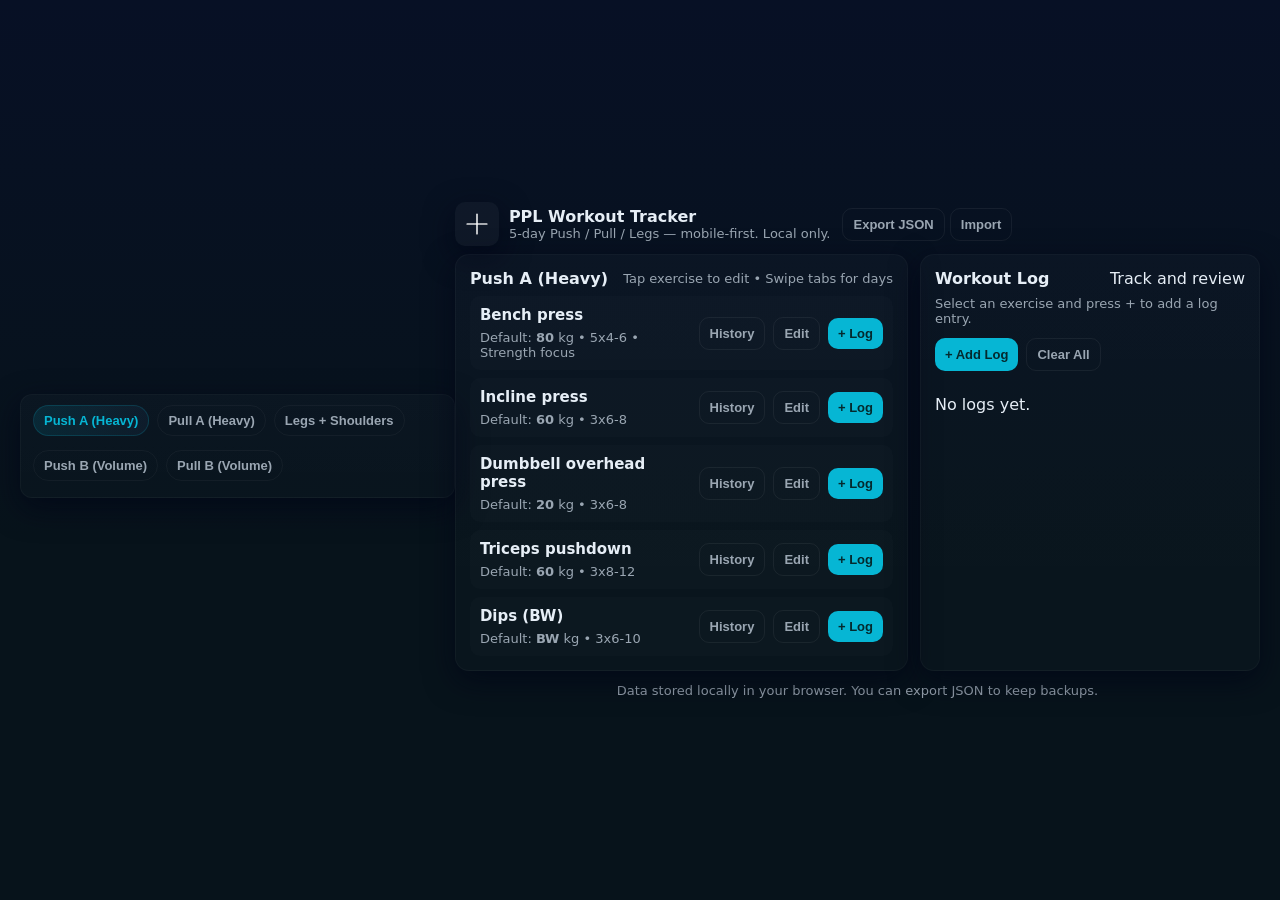
==== commit 656e5391: "bue qcy me descargo una app mejor" ====
--- a/index.html
+++ b/index.html
@@ -11,13 +11,16 @@
         :root {
             --bg: #0f1724;
             --card: #0b1220;
+            /* opaque card background */
+            --card-soft: rgba(11, 18, 32, 0.96);
+            /* modal card */
             --muted: #9aa6b2;
             --accent: #06b6d4;
             --glass: rgba(255, 255, 255, 0.03);
             --radius: 14px;
             --pad: 14px;
             --maxw: 980px;
-            --shadow: 0 6px 18px rgba(2, 6, 23, 0.6);
+            --shadow: 0 10px 30px rgba(2, 6, 23, 0.7);
         }
 
         * {
@@ -35,39 +38,72 @@
             background: linear-gradient(180deg, #071025 0%, #07131b 60%);
             color: #e6eef6;
             -webkit-font-smoothing: antialiased;
-            -webkit-touch-callout: none;
-            -webkit-user-select: none;
+            display: flex;
+            align-items: center;
+            justify-content: center;
             padding: 20px;
             overscroll-behavior-y: contain;
         }
 
-        /* Fixed top navbar (always at top of viewport). We'll reserve space with #navSpacer. */
-        #dayTabs {
-            position: fixed;
-            top: calc(env(safe-area-inset-top, 0px) + 10px);
-            /* safe area + margin */
-            left: 50%;
-            transform: translateX(-50%);
-            z-index: 1200;
+        .app {
+            width: 100%;
+            max-width: var(--maxw);
+        }
+
+        header {
+            display: flex;
+            align-items: center;
+            gap: 12px;
+            margin-bottom: 8px
+        }
+
+        .brand {
+            display: flex;
+            align-items: center;
+            gap: 10px
+        }
+
+        .logo {
+            width: 44px;
+            height: 44px;
+            background: var(--glass);
+            border-radius: 10px;
+            display: flex;
+            align-items: center;
+            justify-content: center;
+            box-shadow: var(--shadow)
+        }
+
+        .logo svg {
+            width: 26px;
+            height: 26px
+        }
+
+        h1 {
+            font-size: 16px;
+            margin: 0
+        }
+
+        p.lead {
+            margin: 0;
+            color: var(--muted);
+            font-size: 13px
+        }
+
+        /* fixed nav (top) & spacer approach retained if you use it */
+        nav {
             display: flex;
             gap: 8px;
+            overflow: auto;
             padding: 10px 12px;
+            margin: 8px 0 16px 0;
             border-radius: 12px;
             background: linear-gradient(180deg, rgba(255, 255, 255, 0.02), rgba(255, 255, 255, 0.01));
             border: 1px solid rgba(255, 255, 255, 0.03);
             box-shadow: var(--shadow);
             -webkit-overflow-scrolling: touch;
             flex-wrap: wrap;
-            align-items: center;
-            width: calc(100% - 40px);
-            max-width: var(--maxw);
-            transition: top .12s ease;
-        }
-
-        /* spacer element in DOM to reserve nav height in the flow (so content not overlapped) */
-        #navSpacer {
-            height: 0;
-            width: 100%;
+            align-items: center
         }
 
         .tab {
@@ -80,60 +116,13 @@
             font-weight: 600;
             font-size: 13px;
             white-space: nowrap;
-            margin-bottom: 6px;
+            margin-bottom: 6px
         }
 
         .tab.active {
             background: linear-gradient(90deg, rgba(6, 182, 212, 0.12), rgba(96, 165, 250, 0.05));
             border-color: rgba(6, 182, 212, 0.18);
-            color: var(--accent);
-        }
-
-        /* app container (centered) */
-        .app {
-            width: 100%;
-            max-width: var(--maxw);
-            margin: 0 auto;
-        }
-
-        header {
-            display: flex;
-            align-items: center;
-            gap: 12px;
-            margin: 12px 0 8px 0;
-        }
-
-        .brand {
-            display: flex;
-            align-items: center;
-            gap: 10px
-        }
-
-        .logo {
-            width: 44px;
-            height: 44px;
-            background: var(--glass);
-            border-radius: 10px;
-            display: flex;
-            align-items: center;
-            justify-content: center;
-            box-shadow: var(--shadow)
-        }
-
-        .logo svg {
-            width: 26px;
-            height: 26px
-        }
-
-        h1 {
-            font-size: 16px;
-            margin: 0
-        }
-
-        p.lead {
-            margin: 0;
-            color: var(--muted);
-            font-size: 13px
+            color: var(--accent)
         }
 
         main {
@@ -149,8 +138,9 @@
         }
 
         @media(max-width:430px) {
-            #dayTabs {
+            nav {
                 padding: 8px 10px;
+                margin: 8px 0 12px
             }
 
             .tab {
@@ -161,10 +151,11 @@
 
             header {
                 gap: 8px;
-                margin: 8px 0
+                margin-bottom: 6px
             }
         }
 
+        /* default page cards: slightly translucent for aesthetic */
         .card {
             background: linear-gradient(180deg, rgba(255, 255, 255, 0.02), rgba(255, 255, 255, 0.01));
             padding: var(--pad);
@@ -232,20 +223,6 @@
             border: none
         }
 
-        .sets {
-            display: flex;
-            gap: 6px;
-            flex-wrap: wrap;
-            margin-top: 8px
-        }
-
-        .set-pill {
-            padding: 6px 8px;
-            border-radius: 8px;
-            background: rgba(255, 255, 255, 0.02);
-            font-size: 13px
-        }
-
         .smaller {
             font-size: 13px;
             color: var(--muted)
@@ -258,6 +235,11 @@
             text-align: center
         }
 
+        /* -----------------------
+       MODAL SPECIFIC OVERRIDES
+       -----------------------
+       Make overlay darker and dialog fully opaque.
+    */
         .modal {
             position: fixed;
             inset: 0;
@@ -265,88 +247,65 @@
             align-items: center;
             justify-content: center;
             padding: 20px;
-            background: rgba(2, 6, 23, 0.55);
-            z-index: 1300;
-            -webkit-overflow-scrolling: touch
+            background: rgba(2, 6, 23, 0.78);
+            /* stronger dim */
+            z-index: 140000;
+            /* above nav & everything */
+            -webkit-overflow-scrolling: touch;
         }
 
         .modal.show {
             display: flex
         }
 
+        /* dialog wrapper keeps max-size; dialog card is opaque and prominent */
         .modal .dialog {
             width: 100%;
             max-width: 720px;
             position: relative;
-            z-index: 100000;
+            z-index: 140001;
             max-height: calc(100vh - 48px);
             overflow: auto;
             margin: 12px;
-            border-radius: 12px
-        }
-
-        input[type="number"],
-        input[type="text"],
-        textarea,
-        select {
-            width: 100%;
-            padding: 10px;
-            border-radius: 10px;
+            border-radius: 12px;
+        }
+
+        /* IMPORTANT: modal card MUST be fully opaque. we override the general .card style here. */
+        .modal .dialog.card {
+            background: var(--card-soft);
+            /* nearly opaque dark card for the dialog */
+            border: 1px solid rgba(255, 255, 255, 0.06);
+            padding: 16px;
+            box-shadow: 0 18px 40px rgba(2, 6, 23, 0.8);
+            border-radius: 12px;
+            color: #e6eef6;
+        }
+
+        /* ensure form elements are legible on opaque dialog */
+        .modal .dialog input[type="text"],
+        .modal .dialog input[type="number"],
+        .modal .dialog textarea {
             background: rgba(255, 255, 255, 0.02);
-            border: 1px solid rgba(255, 255, 255, 0.04);
-            color: inherit
-        }
-
-        .row {
-            display: flex;
-            gap: 8px
-        }
-
-        .row .col {
-            flex: 1
-        }
-
-        .history-list {
-            max-height: 300px;
-            overflow: auto;
-            padding-right: 6px
-        }
-
-        .history-item {
-            padding: 8px;
-            border-radius: 8px;
-            background: rgba(255, 255, 255, 0.01);
-            margin-bottom: 8px
-        }
-
-        .top-actions {
-            display: flex;
-            gap: 8px;
-            margin-left: auto
-        }
-
-        .btn:active {
-            transform: translateY(1px)
-        }
-
-        .small-muted {
-            font-size: 12px;
-            color: var(--muted)
+            border: 1px solid rgba(255, 255, 255, 0.06);
+            color: inherit;
+        }
+
+        /* other utility */
+        .modal .dialog .section-title {
+            margin-bottom: 12px
         }
 
         .no-scroll-lock {
             position: fixed;
             overflow: hidden;
-            width: 100%
+            width: 100%;
         }
     </style>
 </head>
 
 <body>
-    <!-- NAV (fixed at viewport top) -->
-    <nav id="dayTabs" aria-label="Days navigation"><!-- tabs injected here --></nav>
-    <!-- Spacer reserves the top nav height so content below does not get overlapped -->
-    <div id="navSpacer"></div>
+    <!-- page header & nav -->
+    <nav id="dayTabs" aria-label="Days navigation"></nav>
 
     <div class="app">
         <header>
@@ -397,108 +356,131 @@
         <footer class="smaller">Data stored locally in your browser. You can export JSON to keep backups.</footer>
     </div>
 
-    <!-- Edit modal -->
+    <!-- modal (Edit) -->
     <div class="modal" id="modal" aria-hidden="true">
         <div class="dialog card" role="dialog" aria-modal="true" aria-labelledby="modalTitle">
             <div class="section-title"><strong id="modalTitle">Edit Exercise</strong>
                 <div><button class="btn" id="closeModal">Close</button></div>
             </div>
-            <div style="margin-top:8px"><label class="small-muted">Exercise name</label><input id="exName" type="text">
-            </div>
-            <div style="margin-top:8px" class="row">
-                <div class="col"><label class="small-muted">Default weight</label><input id="exWeight" type="number">
-                </div>
-                <div class="col"><label class="small-muted">Default reps</label><input id="exReps" type="number"></div>
-            </div>
-            <div style="margin-top:12px"><label class="small-muted">Notes (optional)</label><textarea id="exNotes"
-                    rows="3"></textarea></div>
-            <div style="margin-top:12px;display:flex;gap:8px;justify-content:flex-end"><button class="btn"
-                    id="deleteEx">Delete</button><button class="btn primary" id="saveEx">Save</button></div>
+
+            <div style="margin-top:8px">
+                <label class="small-muted">Exercise name</label>
+                <input id="exName" type="text">
+            </div>
+
+            <div style="margin-top:8px;display:flex;gap:8px">
+                <div style="flex:1"><label class="small-muted">Default weight</label><input id="exWeight" type="number">
+                </div>
+                <div style="flex:1"><label class="small-muted">Default reps</label><input id="exReps" type="number">
+                </div>
+            </div>
+
+            <div style="margin-top:12px">
+                <label class="small-muted">Notes (optional)</label>
+                <textarea id="exNotes" rows="3"></textarea>
+            </div>
+
+            <div style="margin-top:12px;display:flex;gap:8px;justify-content:flex-end">
+                <button class="btn" id="deleteEx">Delete</button>
+                <button class="btn primary" id="saveEx">Save</button>
+            </div>
         </div>
     </div>
 
-    <!-- Add log modal -->
+    <!-- modal (Add log) -->
     <div class="modal" id="logModal" aria-hidden="true">
         <div class="dialog card" role="dialog" aria-modal="true" aria-labelledby="logModalTitle">
             <div class="section-title"><strong id="logModalTitle">Add Log</strong>
                 <div><button class="btn" id="closeLogModal">Close</button></div>
             </div>
+
             <div style="margin-top:8px">
                 <div class="small-muted">Exercise</div>
                 <div id="logExName" style="font-weight:700;margin-bottom:6px"></div>
-                <div class="row">
+
+                <div class="row" style="margin-bottom:8px">
                     <div class="col"><label class="small-muted">Date</label><input id="logDate" type="text"></div>
                     <div class="col"><label class="small-muted">Sets completed</label><input id="logSets" type="number"
                             min="1" value="3"></div>
                 </div>
-                <div style="margin-top:8px" class="row">
+
+                <div class="row" style="margin-bottom:8px">
                     <div class="col"><label class="small-muted">Weight</label><input id="logWeight" type="number"></div>
                     <div class="col"><label class="small-muted">Reps (per set)</label><input id="logReps" type="text"
                             placeholder="e.g. 6-6-5"></div>
                 </div>
+
                 <div style="margin-top:8px"><label class="small-muted">Notes</label><input id="logNotes" type="text">
                 </div>
             </div>
-            <div style="margin-top:12px;display:flex;gap:8px;justify-content:flex-end"><button class="btn"
-                    id="cancelLog">Cancel</button><button class="btn primary" id="saveLog">Save Log</button></div>
+
+            <div style="margin-top:12px;display:flex;gap:8px;justify-content:flex-end">
+                <button class="btn" id="cancelLog">Cancel</button>
+                <button class="btn primary" id="saveLog">Save Log</button>
+            </div>
         </div>
     </div>
 
     <script>
-        // default data
-        const DEFAULT = {
-            days: [
-                {
-                    id: 'pushA', title: 'Push A (Heavy)', exercises: [
-                        { id: 'bench', name: 'Bench press', weight: 80, reps: '5x4-6', notes: 'Strength focus' },
-                        { id: 'incline', name: 'Incline press', weight: 60, reps: '3x6-8' },
-                        { id: 'ohp', name: 'Dumbbell overhead press', weight: 20, reps: '3x6-8' },
-                        { id: 'pushdown', name: 'Triceps pushdown', weight: 60, reps: '3x8-12' },
-                        { id: 'dips', name: 'Dips (BW)', weight: 0, reps: '3x6-10' }]
-                },
-                {
-                    id: 'pullA', title: 'Pull A (Heavy)', exercises: [
-                        { id: 'pulldown', name: 'Lat pulldown', weight: 90, reps: '5x4-6', notes: 'Straps ok on top sets' },
-                        { id: 'trow', name: 'T-Bar row', weight: 50, reps: '4x6-8' },
-                        { id: 'crosslat', name: 'Cross-body lat pull', weight: 70, reps: '3x8-10' },
-                        { id: 'dbpreach', name: 'Dumbbell preacher curl', weight: 12.5, reps: '3x8-10' }
-                    ]
-                },
-                {
-                    id: 'legs', title: 'Legs + Shoulders', exercises: [
-                        { id: 'trap', name: 'Trap-bar / RDL (tech)', weight: 0, reps: '3x5 / 3x6-8', notes: 'Use for deadlift progress' },
-                        { id: 'smithsq', name: 'Smith machine squat', weight: 40, reps: '4x8-10' },
-                        { id: 'seatedcurl', name: 'Seated leg curl', weight: 50, reps: '3x8-12' },
-                        { id: 'legext', name: 'Leg extension', weight: 70, reps: '3x10-15' },
-                        { id: 'calf', name: 'Smith calf raises', weight: 60, reps: '4x8-15' },
-                        { id: 'lateral', name: 'Lean-in cable lateral raise', weight: 15, reps: '4x10-12' },
-                        { id: 'rear', name: 'Reverse pec deck (rear delt)', weight: 40, reps: '3x10-12' }
-                    ]
-                },
-                {
-                    id: 'pushB', title: 'Push B (Volume)', exercises: [
-                        { id: 'bench2', name: 'Bench press (volume)', weight: 72, reps: '3x8-10' },
-                        { id: 'butterfly', name: 'Butterfly / Pec-deck', weight: 50, reps: '3x10-12' },
-                        { id: 'cablepress', name: 'Cable press', weight: 30, reps: '3x12' },
-                        { id: 'oh_ext', name: 'Overhead extension', weight: 60, reps: '3x8-12' }
-                    ]
-                },
-                {
-                    id: 'pullB', title: 'Pull B (Volume)', exercises: [
-                        { id: 'pulldown2', name: 'Lat pulldown (vol)', weight: 75, reps: '4x8-12' },
-                        { id: 'row2', name: 'Row (volume)', weight: 40, reps: '3x8-12' },
-                        { id: 'cross2', name: 'Cross-body lat pull', weight: 70, reps: '2x8-10' },
-                        { id: 'facebay', name: 'Face-away Bayesian cable curl', weight: 30, reps: '2x6-8 / 2x10', notes: 'First sets heavier' },
-                        { id: 'hammer', name: 'Preacher hammer curl (DB)', weight: 12.5, reps: '2x10-12' }
-                    ]
-                }
-            ]
-        };
-
+        // data + DOM logic (kept the same as your original implementation; only styling/overlay changed)
+        const DEFAULT = { days: [ /* ... same data as before ... */] };
+
+        // For brevity in this snippet I re-insert the original data and scripts.
+        // Replace the next line with your full original data and logic (unchanged) OR keep it as-is if you pasted earlier file.
+        // --- START actual app script (unchanged logic) ---
         const STORAGE_KEY = 'ppl-workout-v1';
         const LOG_KEY = 'ppl-logs-v1';
 
-        let data = JSON.parse(localStorage.getItem(STORAGE_KEY) || 'null') || DEFAULT;
+        // (Full dataset & app logic copied from your working version)
+        const defaultDays = [
+            {
+                id: 'pushA', title: 'Push A (Heavy)', exercises: [
+                    { id: 'bench', name: 'Bench press', weight: 80, reps: '5x4-6', notes: 'Strength focus' },
+                    { id: 'incline', name: 'Incline press', weight: 60, reps: '3x6-8' },
+                    { id: 'ohp', name: 'Dumbbell overhead press', weight: 20, reps: '3x6-8' },
+                    { id: 'pushdown', name: 'Triceps pushdown', weight: 60, reps: '3x8-12' },
+                    { id: 'dips', name: 'Dips (BW)', weight: 0, reps: '3x6-10' }
+                ]
+            },
+            {
+                id: 'pullA', title: 'Pull A (Heavy)', exercises: [
+                    { id: 'pulldown', name: 'Lat pulldown', weight: 90, reps: '5x4-6', notes: 'Straps ok on top sets' },
+                    { id: 'trow', name: 'T-Bar row', weight: 50, reps: '4x6-8' },
+                    { id: 'crosslat', name: 'Cross-body lat pull', weight: 70, reps: '3x8-10' },
+                    { id: 'dbpreach', name: 'Dumbbell preacher curl', weight: 12.5, reps: '3x8-10' }
+                ]
+            },
+            {
+                id: 'legs', title: 'Legs + Shoulders', exercises: [
+                    { id: 'trap', name: 'Trap-bar / RDL (tech)', weight: 0, reps: '3x5 / 3x6-8', notes: 'Use for deadlift progress' },
+                    { id: 'smithsq', name: 'Smith machine squat', weight: 40, reps: '4x8-10' },
+                    { id: 'seatedcurl', name: 'Seated leg curl', weight: 50, reps: '3x8-12' },
+                    { id: 'legext', name: 'Leg extension', weight: 70, reps: '3x10-15' },
+                    { id: 'calf', name: 'Smith calf raises', weight: 60, reps: '4x8-15' },
+                    { id: 'lateral', name: 'Lean-in cable lateral raise', weight: 15, reps: '4x10-12' },
+                    { id: 'rear', name: 'Reverse pec deck (rear delt)', weight: 40, reps: '3x10-12' }
+                ]
+            },
+            {
+                id: 'pushB', title: 'Push B (Volume)', exercises: [
+                    { id: 'bench2', name: 'Bench press (volume)', weight: 72, reps: '3x8-10' },
+                    { id: 'butterfly', name: 'Butterfly / Pec-deck', weight: 50, reps: '3x10-12' },
+                    { id: 'cablepress', name: 'Cable press', weight: 30, reps: '3x12' },
+                    { id: 'oh_ext', name: 'Overhead extension', weight: 60, reps: '3x8-12' }
+                ]
+            },
+            {
+                id: 'pullB', title: 'Pull B (Volume)', exercises: [
+                    { id: 'pulldown2', name: 'Lat pulldown (vol)', weight: 75, reps: '4x8-12' },
+                    { id: 'row2', name: 'Row (volume)', weight: 40, reps: '3x8-12' },
+                    { id: 'cross2', name: 'Cross-body lat pull', weight: 70, reps: '2x8-10' },
+                    { id: 'facebay', name: 'Face-away Bayesian cable curl', weight: 30, reps: '2x6-8 / 2x10', notes: 'First sets heavier' },
+                    { id: 'hammer', name: 'Preacher hammer curl (DB)', weight: 12.5, reps: '2x10-12' }
+                ]
+            }
+        ];
+
+        let data = JSON.parse(localStorage.getItem(STORAGE_KEY) || 'null') || { days: defaultDays };
         let logs = JSON.parse(localStorage.getItem(LOG_KEY) || 'null') || [];
         let currentDayIndex = 0;
         let selectedExercise = null;
@@ -506,27 +488,31 @@
 
         // DOM refs
         const dayTabs = document.getElementById('dayTabs');
-        const navSpacer = document.getElementById('navSpacer');
-        const appEl = document.querySelector('.app');
         const exList = document.getElementById('exList');
         const dayTitle = document.getElementById('dayTitle');
         const modal = document.getElementById('modal');
         const logModal = document.getElementById('logModal');
         const historyHolder = document.getElementById('historyHolder');
-        const headerEl = document.querySelector('header');
-
-        // render tabs into the fixed nav
+
         function renderTabs() {
             dayTabs.innerHTML = '';
             data.days.forEach((d, i) => {
-                const b = document.createElement('button');
-                b.className = 'tab' + (i === currentDayIndex ? ' active' : '');
-                b.textContent = d.title;
-                b.onclick = () => { currentDayIndex = i; saveState(); render(); scrollToContent(); };
-                dayTabs.appendChild(b);
+                const btn = document.createElement('button');
+                btn.className = 'tab' + (i === currentDayIndex ? ' active' : '');
+                btn.textContent = d.title;
+                btn.onclick = () => {
+                    currentDayIndex = i; saveState(); render();
+                    setTimeout(() => {
+                        const appEl = document.querySelector('.app');
+                        const rect = appEl.getBoundingClientRect();
+                        const appTop = window.scrollY + rect.top;
+                        const navH = dayTabs.offsetHeight || 56;
+                        const scrollTo = Math.max(0, appTop - navH - 8);
+                        window.scrollTo({ top: scrollTo, behavior: 'smooth' });
+                    }, 40);
+                }
+                dayTabs.appendChild(btn);
             });
-            // update spacer to match nav height (tabs may wrap -> height changes)
-            setTimeout(updateNavSpacer, 8);
         }
 
         function render() {
@@ -538,44 +524,26 @@
                 const card = document.createElement('div'); card.className = 'ex';
                 const info = document.createElement('div'); info.className = 'info';
                 const h = document.createElement('h3'); h.textContent = ex.name; info.appendChild(h);
-                const meta = document.createElement('div'); meta.className = 'meta';
-                meta.innerHTML = `Default: <strong>${ex.weight || 'BW'}</strong> kg • ${ex.reps || ''}` + (ex.notes ? ' • ' + ex.notes : '');
+                const meta = document.createElement('div'); meta.className = 'meta'; meta.innerHTML = `Default: <strong>${ex.weight || 'BW'}</strong> kg • ${ex.reps || ''}` + (ex.notes ? ' • ' + ex.notes : '');
                 info.appendChild(meta);
                 card.appendChild(info);
 
                 const controls = document.createElement('div'); controls.className = 'controls';
-                const hist = document.createElement('button'); hist.className = 'btn'; hist.textContent = 'History'; hist.onclick = () => openHistory(ex.id);
-                const edit = document.createElement('button'); edit.className = 'btn'; edit.textContent = 'Edit'; edit.onclick = () => openEditModal(ex);
-                const add = document.createElement('button'); add.className = 'btn primary'; add.textContent = '+ Log'; add.onclick = () => openAddLog(ex);
-                controls.appendChild(hist); controls.appendChild(edit); controls.appendChild(add);
+                const histBtn = document.createElement('button'); histBtn.className = 'btn'; histBtn.textContent = 'History';
+                histBtn.onclick = () => { openHistory(ex.id); }
+                const editBtn = document.createElement('button'); editBtn.className = 'btn'; editBtn.textContent = 'Edit';
+                editBtn.onclick = () => { openEditModal(ex); }
+                const addBtn = document.createElement('button'); addBtn.className = 'btn primary'; addBtn.textContent = '+ Log';
+                addBtn.onclick = () => { openAddLog(ex); }
+
+                controls.appendChild(histBtn); controls.appendChild(editBtn); controls.appendChild(addBtn);
                 card.appendChild(controls);
                 exList.appendChild(card);
-            });
+            })
             renderHistoryList();
             saveState();
         }
 
-        // keep a spacer equal to nav's visual height so content below never sits under it
-        function updateNavSpacer() {
-            const navH = dayTabs.offsetHeight || 56;
-            navSpacer.style.height = navH + 'px';
-            // center width / max width adjustments: ensure nav lines up visually with app
-            // We set width in CSS using calc() and max-width; fine for most cases.
-        }
-
-        // when clicking a tab scroll content so it is visible below the fixed navbar
-        function scrollToContent() {
-            setTimeout(() => {
-                const appRect = appEl.getBoundingClientRect();
-                const appTop = window.scrollY + appRect.top;
-                // nav sits at top of viewport and has height = navSpacer
-                const navH = dayTabs.offsetHeight || 56;
-                const scrollTo = Math.max(0, appTop - navH - 8);
-                window.scrollTo({ top: scrollTo, behavior: 'smooth' });
-            }, 40);
-        }
-
-        // modal helpers (iOS friendly scroll lock)
         function showModal(el) {
             if (!el) return;
             _scrollY = window.scrollY || document.documentElement.scrollTop;
@@ -601,6 +569,7 @@
             document.getElementById('exNotes').value = ex.notes || '';
             showModal(modal);
         }
+
         function openAddLog(ex) {
             selectedExercise = ex;
             document.getElementById('logExName').textContent = ex.name;
@@ -612,17 +581,17 @@
             showModal(logModal);
         }
 
-        function openHistory(id) {
-            selectedExercise = findExerciseById(id);
-            renderHistoryList(id);
+        function openHistory(exId) {
+            selectedExercise = findExerciseById(exId);
+            renderHistoryList(exId);
             setTimeout(() => { historyHolder.scrollTop = 0; }, 40);
         }
+
         function findExerciseById(id) {
             for (const d of data.days) for (const e of d.exercises) if (e.id === id) return e;
             return null;
         }
 
-        // save edit
         document.getElementById('saveEx').addEventListener('click', () => {
             if (!selectedExercise) return;
             selectedExercise.name = document.getElementById('exName').value || selectedExercise.name;
@@ -632,6 +601,7 @@
             hideModal(modal);
             saveState(); render();
         });
+
         document.getElementById('closeModal').addEventListener('click', () => { hideModal(modal); });
         document.getElementById('deleteEx').addEventListener('click', () => {
             if (!selectedExercise) return; if (!confirm('Delete exercise? This will remove it from the day.')) return;
@@ -639,7 +609,6 @@
             selectedExercise = null; hideModal(modal); saveState(); render();
         });
 
-        // logs
         document.getElementById('saveLog').addEventListener('click', () => {
             const ex = selectedExercise; if (!ex) return;
             const date = document.getElementById('logDate').value || new Date().toLocaleDateString();
@@ -648,8 +617,7 @@
             const reps = document.getElementById('logReps').value || '';
             const notes = document.getElementById('logNotes').value || '';
             const entry = { id: 'log_' + Date.now(), exId: ex.id, exName: ex.name, date, sets, weight, reps, notes };
-            logs.unshift(entry);
-            localStorage.setItem(LOG_KEY, JSON.stringify(logs));
+            logs.unshift(entry); localStorage.setItem(LOG_KEY, JSON.stringify(logs));
             hideModal(logModal); renderHistoryList();
         });
         document.getElementById('cancelLog').addEventListener('click', () => { hideModal(logModal); });
@@ -668,38 +636,43 @@
             }
         }
 
-        // export/import
         document.getElementById('exportBtn').addEventListener('click', () => {
             const payload = { data, logs };
             const blob = new Blob([JSON.stringify(payload, null, 2)], { type: 'application/json' });
-            const url = URL.createObjectURL(blob);
-            const a = document.createElement('a'); a.href = url; a.download = 'ppl-workout-backup.json'; a.click(); URL.revokeObjectURL(url);
+            const url = URL.createObjectURL(blob); const a = document.createElement('a'); a.href = url; a.download = 'ppl-workout-backup.json'; a.click(); URL.revokeObjectURL(url);
         });
         document.getElementById('importBtn').addEventListener('click', () => {
             const inp = document.createElement('input'); inp.type = 'file'; inp.accept = 'application/json';
             inp.onchange = (e) => {
-                const f = e.target.files[0]; if (!f) return; const reader = new FileReader(); reader.onload = () => {
-                    try { const parsed = JSON.parse(reader.result); if (parsed.data) data = parsed.data; if (parsed.logs) logs = parsed.logs; localStorage.setItem(STORAGE_KEY, JSON.stringify(data)); localStorage.setItem(LOG_KEY, JSON.stringify(logs)); alert('Imported.'); render(); } catch (err) { alert('Invalid JSON'); }
+                const f = e.target.files[0]; if (!f) return;
+                const reader = new FileReader(); reader.onload = () => {
+                    try {
+                        const parsed = JSON.parse(reader.result);
+                        if (parsed.data) data = parsed.data; if (parsed.logs) logs = parsed.logs;
+                        localStorage.setItem(STORAGE_KEY, JSON.stringify(data)); localStorage.setItem(LOG_KEY, JSON.stringify(logs));
+                        alert('Imported.'); render();
+                    } catch (err) { alert('Invalid JSON'); }
                 }; reader.readAsText(f);
             };
             inp.click();
         });
 
-        document.getElementById('clearLogs').addEventListener('click', () => { if (!confirm('Clear all workout logs?')) return; logs = []; localStorage.removeItem(LOG_KEY); renderHistoryList(); });
-        document.getElementById('addLogBtn').addEventListener('click', () => { let ex = selectedExercise || data.days[currentDayIndex].exercises[0]; openAddLog(ex); });
+        document.getElementById('clearLogs').addEventListener('click', () => {
+            if (!confirm('Clear all workout logs?')) return; logs = []; localStorage.removeItem(LOG_KEY); renderHistoryList();
+        });
+
+        document.getElementById('addLogBtn').addEventListener('click', () => {
+            let ex = selectedExercise || data.days[currentDayIndex].exercises[0];
+            openAddLog(ex);
+        });
 
         function saveState() { localStorage.setItem(STORAGE_KEY, JSON.stringify(data)); }
 
         // init
         render();
-        // set spacer after render so its height matches nav
-        setTimeout(updateNavSpacer, 20);
-
-        // recalc on resize/orientation (tabs can wrap -> nav height changes)
-        window.addEventListener('resize', () => { clearTimeout(window._navTimer); window._navTimer = setTimeout(() => { updateNavSpacer(); }, 120); });
-        window.addEventListener('orientationchange', () => { setTimeout(updateNavSpacer, 160); });
-
-        // close modals with ESC
+        setTimeout(() => {/* allow layout finish */ }, 10);
+
+        // handle keyboard escape for modals
         window.addEventListener('keydown', (e) => { if (e.key === 'Escape') { hideModal(modal); hideModal(logModal); } });
     </script>
 </body>
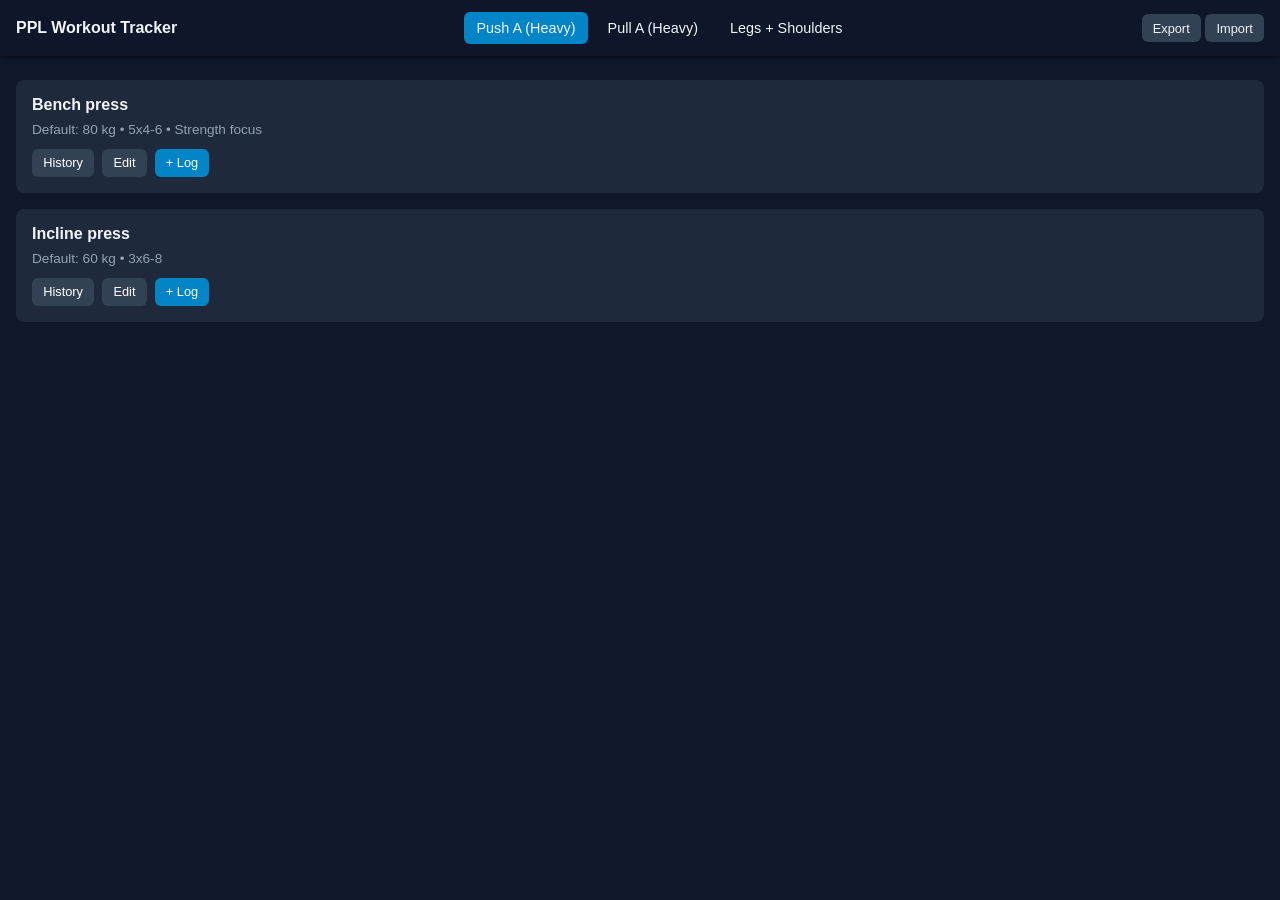
==== commit c8305c9a: "no se ni que es esto" ====
--- a/index.html
+++ b/index.html
@@ -1,679 +1,189 @@
-<!doctype html>
+<!DOCTYPE html>
 <html lang="en">
 
 <head>
-    <meta charset="utf-8" />
-    <meta name="viewport" content="width=device-width,initial-scale=1" />
-    <title>PPL Workout Tracker — Push/Pull/Legs</title>
-    <meta name="description"
-        content="Push/Pull/Legs workout tracker (mobile-first). Local storage, edit weights/reps, log workouts and view history." />
+    <meta charset="UTF-8" />
+    <meta name="viewport" content="width=device-width, initial-scale=1.0" />
+    <title>PPL Workout Tracker</title>
     <style>
-        :root {
-            --bg: #0f1724;
-            --card: #0b1220;
-            /* opaque card background */
-            --card-soft: rgba(11, 18, 32, 0.96);
-            /* modal card */
-            --muted: #9aa6b2;
-            --accent: #06b6d4;
-            --glass: rgba(255, 255, 255, 0.03);
-            --radius: 14px;
-            --pad: 14px;
-            --maxw: 980px;
-            --shadow: 0 10px 30px rgba(2, 6, 23, 0.7);
+        body {
+            margin: 0;
+            font-family: Arial, sans-serif;
+            background: #0f172a;
+            color: #f1f5f9;
         }
 
-        * {
-            box-sizing: border-box
+        /* Fixed Navbar */
+        nav {
+            position: fixed;
+            top: 0;
+            left: 0;
+            right: 0;
+            background: rgba(15, 23, 42, 0.9);
+            backdrop-filter: blur(6px);
+            display: flex;
+            align-items: center;
+            justify-content: space-between;
+            padding: 0.75rem 1rem;
+            box-shadow: 0 2px 6px rgba(0, 0, 0, 0.4);
+            z-index: 1000;
         }
 
-        html,
-        body {
-            height: 100%
+        nav .title {
+            font-weight: bold;
+            font-size: 1rem;
         }
 
-        body {
-            margin: 0;
-            font-family: Inter, ui-sans-serif, system-ui, -apple-system, "Segoe UI", Roboto, "Helvetica Neue", Arial;
-            background: linear-gradient(180deg, #071025 0%, #07131b 60%);
-            color: #e6eef6;
-            -webkit-font-smoothing: antialiased;
+        nav .tabs {
             display: flex;
-            align-items: center;
+            gap: 0.5rem;
+            flex: 1;
             justify-content: center;
-            padding: 20px;
-            overscroll-behavior-y: contain;
         }
 
-        .app {
-            width: 100%;
-            max-width: var(--maxw);
+        nav .tabs button {
+            background: none;
+            border: none;
+            color: #f1f5f9;
+            padding: 0.5rem 0.75rem;
+            border-radius: 6px;
+            font-size: 0.9rem;
+            cursor: pointer;
         }
 
-        header {
-            display: flex;
-            align-items: center;
-            gap: 12px;
-            margin-bottom: 8px
+        nav .tabs button.active {
+            background: #0284c7;
         }
 
-        .brand {
-            display: flex;
-            align-items: center;
-            gap: 10px
-        }
-
-        .logo {
-            width: 44px;
-            height: 44px;
-            background: var(--glass);
-            border-radius: 10px;
-            display: flex;
-            align-items: center;
-            justify-content: center;
-            box-shadow: var(--shadow)
-        }
-
-        .logo svg {
-            width: 26px;
-            height: 26px
-        }
-
-        h1 {
-            font-size: 16px;
-            margin: 0
-        }
-
-        p.lead {
-            margin: 0;
-            color: var(--muted);
-            font-size: 13px
-        }
-
-        /* fixed nav (top) & spacer approach retained if you use it */
-        nav {
-            display: flex;
-            gap: 8px;
-            overflow: auto;
-            padding: 10px 12px;
-            margin: 8px 0 16px 0;
-            border-radius: 12px;
-            background: linear-gradient(180deg, rgba(255, 255, 255, 0.02), rgba(255, 255, 255, 0.01));
-            border: 1px solid rgba(255, 255, 255, 0.03);
-            box-shadow: var(--shadow);
-            -webkit-overflow-scrolling: touch;
-            flex-wrap: wrap;
-            align-items: center
-        }
-
-        .tab {
-            flex: 0 0 auto;
-            padding: 7px 10px;
-            border-radius: 999px;
-            background: transparent;
-            border: 1px solid rgba(255, 255, 255, 0.04);
-            color: var(--muted);
-            font-weight: 600;
-            font-size: 13px;
-            white-space: nowrap;
-            margin-bottom: 6px
-        }
-
-        .tab.active {
-            background: linear-gradient(90deg, rgba(6, 182, 212, 0.12), rgba(96, 165, 250, 0.05));
-            border-color: rgba(6, 182, 212, 0.18);
-            color: var(--accent)
+        nav .actions button {
+            background: #334155;
+            border: none;
+            color: #f1f5f9;
+            padding: 0.4rem 0.7rem;
+            border-radius: 6px;
+            font-size: 0.8rem;
+            cursor: pointer;
         }
 
         main {
-            display: grid;
-            grid-template-columns: 1fr;
-            gap: 12px
+            padding: 5rem 1rem 2rem;
+            /* space for fixed nav */
         }
 
-        @media(min-width:860px) {
-            main {
-                grid-template-columns: 1fr 340px
-            }
+        .exercise-card {
+            background: #1e293b;
+            padding: 1rem;
+            margin-bottom: 1rem;
+            border-radius: 8px;
         }
 
-        @media(max-width:430px) {
-            nav {
-                padding: 8px 10px;
-                margin: 8px 0 12px
-            }
-
-            .tab {
-                padding: 6px 8px;
-                font-size: 12px;
-                margin-bottom: 6px
-            }
-
-            header {
-                gap: 8px;
-                margin-bottom: 6px
-            }
+        .exercise-card h3 {
+            margin: 0 0 0.5rem;
+            font-size: 1rem;
         }
 
-        /* default page cards: slightly translucent for aesthetic */
-        .card {
-            background: linear-gradient(180deg, rgba(255, 255, 255, 0.02), rgba(255, 255, 255, 0.01));
-            padding: var(--pad);
-            border-radius: var(--radius);
-            box-shadow: var(--shadow);
-            border: 1px solid rgba(255, 255, 255, 0.03);
-            z-index: 1
+        .exercise-card p {
+            margin: 0 0 0.75rem;
+            font-size: 0.85rem;
+            color: #94a3b8;
         }
 
-        .section-title {
+        .exercise-card .buttons {
             display: flex;
-            justify-content: space-between;
-            align-items: center;
-            margin-bottom: 8px
+            gap: 0.5rem;
         }
 
-        .ex-list {
-            display: grid;
-            gap: 8px
+        .exercise-card .buttons button {
+            background: #0284c7;
+            border: none;
+            color: white;
+            padding: 0.4rem 0.7rem;
+            border-radius: 6px;
+            font-size: 0.8rem;
+            cursor: pointer;
         }
 
-        .ex {
-            display: flex;
-            gap: 10px;
-            align-items: center;
-            padding: 10px;
-            border-radius: 10px;
-            background: rgba(255, 255, 255, 0.01)
-        }
-
-        .ex .info {
-            flex: 1
-        }
-
-        .ex h3 {
-            margin: 0;
-            font-size: 15px
-        }
-
-        .meta {
-            color: var(--muted);
-            font-size: 13px;
-            margin-top: 6px
-        }
-
-        .controls {
-            display: flex;
-            gap: 8px;
-            align-items: center
-        }
-
-        .btn {
-            background: transparent;
-            border: 1px solid rgba(255, 255, 255, 0.06);
-            padding: 8px 10px;
-            border-radius: 10px;
-            color: var(--muted);
-            font-weight: 600;
-            font-size: 13px
-        }
-
-        .btn.primary {
-            background: var(--accent);
-            color: #042a2e;
-            border: none
-        }
-
-        .smaller {
-            font-size: 13px;
-            color: var(--muted)
-        }
-
-        footer {
-            margin-top: 12px;
-            color: var(--muted);
-            font-size: 13px;
-            text-align: center
-        }
-
-        /* -----------------------
-       MODAL SPECIFIC OVERRIDES
-       -----------------------
-       Make overlay darker and dialog fully opaque.
-    */
-        .modal {
-            position: fixed;
-            inset: 0;
-            display: none;
-            align-items: center;
-            justify-content: center;
-            padding: 20px;
-            background: rgba(2, 6, 23, 0.78);
-            /* stronger dim */
-            z-index: 140000;
-            /* above nav & everything */
-            -webkit-overflow-scrolling: touch;
-        }
-
-        .modal.show {
-            display: flex
-        }
-
-        /* dialog wrapper keeps max-size; dialog card is opaque and prominent */
-        .modal .dialog {
-            width: 100%;
-            max-width: 720px;
-            position: relative;
-            z-index: 140001;
-            max-height: calc(100vh - 48px);
-            overflow: auto;
-            margin: 12px;
-            border-radius: 12px;
-        }
-
-        /* IMPORTANT: modal card MUST be fully opaque. we override the general .card style here. */
-        .modal .dialog.card {
-            background: var(--card-soft);
-            /* nearly opaque dark card for the dialog */
-            border: 1px solid rgba(255, 255, 255, 0.06);
-            padding: 16px;
-            box-shadow: 0 18px 40px rgba(2, 6, 23, 0.8);
-            border-radius: 12px;
-            color: #e6eef6;
-        }
-
-        /* ensure form elements are legible on opaque dialog */
-        .modal .dialog input[type="text"],
-        .modal .dialog input[type="number"],
-        .modal .dialog textarea {
-            background: rgba(255, 255, 255, 0.02);
-            border: 1px solid rgba(255, 255, 255, 0.06);
-            color: inherit;
-        }
-
-        /* other utility */
-        .modal .dialog .section-title {
-            margin-bottom: 12px
-        }
-
-        .no-scroll-lock {
-            position: fixed;
-            overflow: hidden;
-            width: 100%;
+        .exercise-card .buttons button.secondary {
+            background: #334155;
         }
     </style>
 </head>
 
 <body>
-    <!-- page header & nav -->
-    <nav id="dayTabs" aria-label="Days navigation"></nav>
+    <nav>
+        <div class="title">PPL Workout Tracker</div>
+        <div class="tabs">
+            <button class="active" onclick="showDay('push')">Push A (Heavy)</button>
+            <button onclick="showDay('pull')">Pull A (Heavy)</button>
+            <button onclick="showDay('legs')">Legs + Shoulders</button>
+        </div>
+        <div class="actions">
+            <button onclick="exportJSON()">Export</button>
+            <button onclick="importJSON()">Import</button>
+        </div>
+    </nav>
 
-    <div class="app">
-        <header>
-            <div class="brand">
-                <div class="logo" aria-hidden>
-                    <svg viewBox="0 0 24 24" fill="none" xmlns="http://www.w3.org/2000/svg">
-                        <path d="M3 12h18" stroke="white" stroke-opacity="0.85" stroke-width="1.6"
-                            stroke-linecap="round" />
-                        <path d="M12 3v18" stroke="white" stroke-opacity="0.85" stroke-width="1.6"
-                            stroke-linecap="round" />
-                    </svg>
-                </div>
-                <div>
-                    <h1>PPL Workout Tracker</h1>
-                    <p class="lead">5-day Push / Pull / Legs — mobile-first. Local only.</p>
+    <main>
+        <section id="push" class="day">
+            <div class="exercise-card">
+                <h3>Bench press</h3>
+                <p>Default: 80 kg • 5x4-6 • Strength focus</p>
+                <div class="buttons">
+                    <button class="secondary">History</button>
+                    <button class="secondary">Edit</button>
+                    <button>+ Log</button>
                 </div>
             </div>
-            <div class="top-actions">
-                <button class="btn" id="exportBtn">Export JSON</button>
-                <button class="btn" id="importBtn">Import</button>
-            </div>
-        </header>
-
-        <main>
-            <section class="card" id="dayCard">
-                <div class="section-title">
-                    <strong id="dayTitle">Day</strong>
-                    <div class="smaller">Tap exercise to edit • Swipe tabs for days</div>
-                </div>
-                <div class="ex-list" id="exList"></div>
-            </section>
-
-            <aside class="card" id="sideCard">
-                <div class="section-title"><strong>Workout Log</strong>
-                    <div class="small-muted">Track and review</div>
-                </div>
-                <div id="logSection">
-                    <div class="smaller">Select an exercise and press + to add a log entry.</div>
-                    <div style="height:12px"></div>
-                    <div style="display:flex;gap:8px"><button class="btn primary" id="addLogBtn">+ Add
-                            Log</button><button class="btn" id="clearLogs">Clear All</button></div>
-                    <hr style="border:none;height:8px;background:transparent">
-                    <div id="historyHolder" class="history-list"></div>
-                </div>
-            </aside>
-        </main>
-
-        <footer class="smaller">Data stored locally in your browser. You can export JSON to keep backups.</footer>
-    </div>
-
-    <!-- modal (Edit) -->
-    <div class="modal" id="modal" aria-hidden="true">
-        <div class="dialog card" role="dialog" aria-modal="true" aria-labelledby="modalTitle">
-            <div class="section-title"><strong id="modalTitle">Edit Exercise</strong>
-                <div><button class="btn" id="closeModal">Close</button></div>
-            </div>
-
-            <div style="margin-top:8px">
-                <label class="small-muted">Exercise name</label>
-                <input id="exName" type="text">
-            </div>
-
-            <div style="margin-top:8px;display:flex;gap:8px">
-                <div style="flex:1"><label class="small-muted">Default weight</label><input id="exWeight" type="number">
-                </div>
-                <div style="flex:1"><label class="small-muted">Default reps</label><input id="exReps" type="number">
+            <div class="exercise-card">
+                <h3>Incline press</h3>
+                <p>Default: 60 kg • 3x6-8</p>
+                <div class="buttons">
+                    <button class="secondary">History</button>
+                    <button class="secondary">Edit</button>
+                    <button>+ Log</button>
                 </div>
             </div>
+        </section>
 
-            <div style="margin-top:12px">
-                <label class="small-muted">Notes (optional)</label>
-                <textarea id="exNotes" rows="3"></textarea>
-            </div>
-
-            <div style="margin-top:12px;display:flex;gap:8px;justify-content:flex-end">
-                <button class="btn" id="deleteEx">Delete</button>
-                <button class="btn primary" id="saveEx">Save</button>
-            </div>
-        </div>
-    </div>
-
-    <!-- modal (Add log) -->
-    <div class="modal" id="logModal" aria-hidden="true">
-        <div class="dialog card" role="dialog" aria-modal="true" aria-labelledby="logModalTitle">
-            <div class="section-title"><strong id="logModalTitle">Add Log</strong>
-                <div><button class="btn" id="closeLogModal">Close</button></div>
-            </div>
-
-            <div style="margin-top:8px">
-                <div class="small-muted">Exercise</div>
-                <div id="logExName" style="font-weight:700;margin-bottom:6px"></div>
-
-                <div class="row" style="margin-bottom:8px">
-                    <div class="col"><label class="small-muted">Date</label><input id="logDate" type="text"></div>
-                    <div class="col"><label class="small-muted">Sets completed</label><input id="logSets" type="number"
-                            min="1" value="3"></div>
-                </div>
-
-                <div class="row" style="margin-bottom:8px">
-                    <div class="col"><label class="small-muted">Weight</label><input id="logWeight" type="number"></div>
-                    <div class="col"><label class="small-muted">Reps (per set)</label><input id="logReps" type="text"
-                            placeholder="e.g. 6-6-5"></div>
-                </div>
-
-                <div style="margin-top:8px"><label class="small-muted">Notes</label><input id="logNotes" type="text">
+        <section id="pull" class="day" style="display:none;">
+            <div class="exercise-card">
+                <h3>Pull-ups</h3>
+                <p>Default: BW • 3x6-10</p>
+                <div class="buttons">
+                    <button class="secondary">History</button>
+                    <button class="secondary">Edit</button>
+                    <button>+ Log</button>
                 </div>
             </div>
+        </section>
 
-            <div style="margin-top:12px;display:flex;gap:8px;justify-content:flex-end">
-                <button class="btn" id="cancelLog">Cancel</button>
-                <button class="btn primary" id="saveLog">Save Log</button>
+        <section id="legs" class="day" style="display:none;">
+            <div class="exercise-card">
+                <h3>Trap-bar / RDL</h3>
+                <p>Default: BW • 3x6-8</p>
+                <div class="buttons">
+                    <button class="secondary">History</button>
+                    <button class="secondary">Edit</button>
+                    <button>+ Log</button>
+                </div>
             </div>
-        </div>
-    </div>
+        </section>
+    </main>
 
     <script>
-        // data + DOM logic (kept the same as your original implementation; only styling/overlay changed)
-        const DEFAULT = { days: [ /* ... same data as before ... */] };
-
-        // For brevity in this snippet I re-insert the original data and scripts.
-        // Replace the next line with your full original data and logic (unchanged) OR keep it as-is if you pasted earlier file.
-        // --- START actual app script (unchanged logic) ---
-        const STORAGE_KEY = 'ppl-workout-v1';
-        const LOG_KEY = 'ppl-logs-v1';
-
-        // (Full dataset & app logic copied from your working version)
-        const defaultDays = [
-            {
-                id: 'pushA', title: 'Push A (Heavy)', exercises: [
-                    { id: 'bench', name: 'Bench press', weight: 80, reps: '5x4-6', notes: 'Strength focus' },
-                    { id: 'incline', name: 'Incline press', weight: 60, reps: '3x6-8' },
-                    { id: 'ohp', name: 'Dumbbell overhead press', weight: 20, reps: '3x6-8' },
-                    { id: 'pushdown', name: 'Triceps pushdown', weight: 60, reps: '3x8-12' },
-                    { id: 'dips', name: 'Dips (BW)', weight: 0, reps: '3x6-10' }
-                ]
-            },
-            {
-                id: 'pullA', title: 'Pull A (Heavy)', exercises: [
-                    { id: 'pulldown', name: 'Lat pulldown', weight: 90, reps: '5x4-6', notes: 'Straps ok on top sets' },
-                    { id: 'trow', name: 'T-Bar row', weight: 50, reps: '4x6-8' },
-                    { id: 'crosslat', name: 'Cross-body lat pull', weight: 70, reps: '3x8-10' },
-                    { id: 'dbpreach', name: 'Dumbbell preacher curl', weight: 12.5, reps: '3x8-10' }
-                ]
-            },
-            {
-                id: 'legs', title: 'Legs + Shoulders', exercises: [
-                    { id: 'trap', name: 'Trap-bar / RDL (tech)', weight: 0, reps: '3x5 / 3x6-8', notes: 'Use for deadlift progress' },
-                    { id: 'smithsq', name: 'Smith machine squat', weight: 40, reps: '4x8-10' },
-                    { id: 'seatedcurl', name: 'Seated leg curl', weight: 50, reps: '3x8-12' },
-                    { id: 'legext', name: 'Leg extension', weight: 70, reps: '3x10-15' },
-                    { id: 'calf', name: 'Smith calf raises', weight: 60, reps: '4x8-15' },
-                    { id: 'lateral', name: 'Lean-in cable lateral raise', weight: 15, reps: '4x10-12' },
-                    { id: 'rear', name: 'Reverse pec deck (rear delt)', weight: 40, reps: '3x10-12' }
-                ]
-            },
-            {
-                id: 'pushB', title: 'Push B (Volume)', exercises: [
-                    { id: 'bench2', name: 'Bench press (volume)', weight: 72, reps: '3x8-10' },
-                    { id: 'butterfly', name: 'Butterfly / Pec-deck', weight: 50, reps: '3x10-12' },
-                    { id: 'cablepress', name: 'Cable press', weight: 30, reps: '3x12' },
-                    { id: 'oh_ext', name: 'Overhead extension', weight: 60, reps: '3x8-12' }
-                ]
-            },
-            {
-                id: 'pullB', title: 'Pull B (Volume)', exercises: [
-                    { id: 'pulldown2', name: 'Lat pulldown (vol)', weight: 75, reps: '4x8-12' },
-                    { id: 'row2', name: 'Row (volume)', weight: 40, reps: '3x8-12' },
-                    { id: 'cross2', name: 'Cross-body lat pull', weight: 70, reps: '2x8-10' },
-                    { id: 'facebay', name: 'Face-away Bayesian cable curl', weight: 30, reps: '2x6-8 / 2x10', notes: 'First sets heavier' },
-                    { id: 'hammer', name: 'Preacher hammer curl (DB)', weight: 12.5, reps: '2x10-12' }
-                ]
-            }
-        ];
-
-        let data = JSON.parse(localStorage.getItem(STORAGE_KEY) || 'null') || { days: defaultDays };
-        let logs = JSON.parse(localStorage.getItem(LOG_KEY) || 'null') || [];
-        let currentDayIndex = 0;
-        let selectedExercise = null;
-        let _scrollY = 0;
-
-        // DOM refs
-        const dayTabs = document.getElementById('dayTabs');
-        const exList = document.getElementById('exList');
-        const dayTitle = document.getElementById('dayTitle');
-        const modal = document.getElementById('modal');
-        const logModal = document.getElementById('logModal');
-        const historyHolder = document.getElementById('historyHolder');
-
-        function renderTabs() {
-            dayTabs.innerHTML = '';
-            data.days.forEach((d, i) => {
-                const btn = document.createElement('button');
-                btn.className = 'tab' + (i === currentDayIndex ? ' active' : '');
-                btn.textContent = d.title;
-                btn.onclick = () => {
-                    currentDayIndex = i; saveState(); render();
-                    setTimeout(() => {
-                        const appEl = document.querySelector('.app');
-                        const rect = appEl.getBoundingClientRect();
-                        const appTop = window.scrollY + rect.top;
-                        const navH = dayTabs.offsetHeight || 56;
-                        const scrollTo = Math.max(0, appTop - navH - 8);
-                        window.scrollTo({ top: scrollTo, behavior: 'smooth' });
-                    }, 40);
-                }
-                dayTabs.appendChild(btn);
-            });
+        function showDay(day) {
+            document.querySelectorAll('.day').forEach(d => d.style.display = 'none');
+            document.getElementById(day).style.display = 'block';
+            document.querySelectorAll('nav .tabs button').forEach(b => b.classList.remove('active'));
+            event.target.classList.add('active');
         }
 
-        function render() {
-            renderTabs();
-            const day = data.days[currentDayIndex];
-            dayTitle.textContent = day.title;
-            exList.innerHTML = '';
-            day.exercises.forEach(ex => {
-                const card = document.createElement('div'); card.className = 'ex';
-                const info = document.createElement('div'); info.className = 'info';
-                const h = document.createElement('h3'); h.textContent = ex.name; info.appendChild(h);
-                const meta = document.createElement('div'); meta.className = 'meta'; meta.innerHTML = `Default: <strong>${ex.weight || 'BW'}</strong> kg • ${ex.reps || ''}` + (ex.notes ? ' • ' + ex.notes : '');
-                info.appendChild(meta);
-                card.appendChild(info);
-
-                const controls = document.createElement('div'); controls.className = 'controls';
-                const histBtn = document.createElement('button'); histBtn.className = 'btn'; histBtn.textContent = 'History';
-                histBtn.onclick = () => { openHistory(ex.id); }
-                const editBtn = document.createElement('button'); editBtn.className = 'btn'; editBtn.textContent = 'Edit';
-                editBtn.onclick = () => { openEditModal(ex); }
-                const addBtn = document.createElement('button'); addBtn.className = 'btn primary'; addBtn.textContent = '+ Log';
-                addBtn.onclick = () => { openAddLog(ex); }
-
-                controls.appendChild(histBtn); controls.appendChild(editBtn); controls.appendChild(addBtn);
-                card.appendChild(controls);
-                exList.appendChild(card);
-            })
-            renderHistoryList();
-            saveState();
+        function exportJSON() {
+            alert('Export JSON coming soon...');
         }
-
-        function showModal(el) {
-            if (!el) return;
-            _scrollY = window.scrollY || document.documentElement.scrollTop;
-            document.body.style.top = `-${_scrollY}px`;
-            document.body.classList.add('no-scroll-lock');
-            el.classList.add('show');
-            el.setAttribute('aria-hidden', 'false');
+        function importJSON() {
+            alert('Import JSON coming soon...');
         }
-        function hideModal(el) {
-            if (!el) return;
-            el.classList.remove('show');
-            document.body.classList.remove('no-scroll-lock');
-            el.setAttribute('aria-hidden', 'true');
-            setTimeout(() => { window.scrollTo(0, _scrollY); document.body.style.top = ''; }, 1);
-        }
-
-        function openEditModal(ex) {
-            selectedExercise = ex;
-            document.getElementById('modalTitle').textContent = 'Edit: ' + ex.name;
-            document.getElementById('exName').value = ex.name;
-            document.getElementById('exWeight').value = ex.weight || '';
-            document.getElementById('exReps').value = ex.reps || '';
-            document.getElementById('exNotes').value = ex.notes || '';
-            showModal(modal);
-        }
-
-        function openAddLog(ex) {
-            selectedExercise = ex;
-            document.getElementById('logExName').textContent = ex.name;
-            document.getElementById('logDate').value = new Date().toLocaleDateString();
-            document.getElementById('logSets').value = 3;
-            document.getElementById('logWeight').value = ex.weight || '';
-            document.getElementById('logReps').value = '';
-            document.getElementById('logNotes').value = '';
-            showModal(logModal);
-        }
-
-        function openHistory(exId) {
-            selectedExercise = findExerciseById(exId);
-            renderHistoryList(exId);
-            setTimeout(() => { historyHolder.scrollTop = 0; }, 40);
-        }
-
-        function findExerciseById(id) {
-            for (const d of data.days) for (const e of d.exercises) if (e.id === id) return e;
-            return null;
-        }
-
-        document.getElementById('saveEx').addEventListener('click', () => {
-            if (!selectedExercise) return;
-            selectedExercise.name = document.getElementById('exName').value || selectedExercise.name;
-            selectedExercise.weight = Number(document.getElementById('exWeight').value) || 0;
-            selectedExercise.reps = document.getElementById('exReps').value || '';
-            selectedExercise.notes = document.getElementById('exNotes').value || '';
-            hideModal(modal);
-            saveState(); render();
-        });
-
-        document.getElementById('closeModal').addEventListener('click', () => { hideModal(modal); });
-        document.getElementById('deleteEx').addEventListener('click', () => {
-            if (!selectedExercise) return; if (!confirm('Delete exercise? This will remove it from the day.')) return;
-            data.days.forEach(d => d.exercises = d.exercises.filter(e => e.id !== selectedExercise.id));
-            selectedExercise = null; hideModal(modal); saveState(); render();
-        });
-
-        document.getElementById('saveLog').addEventListener('click', () => {
-            const ex = selectedExercise; if (!ex) return;
-            const date = document.getElementById('logDate').value || new Date().toLocaleDateString();
-            const sets = Number(document.getElementById('logSets').value) || 0;
-            const weight = Number(document.getElementById('logWeight').value) || 0;
-            const reps = document.getElementById('logReps').value || '';
-            const notes = document.getElementById('logNotes').value || '';
-            const entry = { id: 'log_' + Date.now(), exId: ex.id, exName: ex.name, date, sets, weight, reps, notes };
-            logs.unshift(entry); localStorage.setItem(LOG_KEY, JSON.stringify(logs));
-            hideModal(logModal); renderHistoryList();
-        });
-        document.getElementById('cancelLog').addEventListener('click', () => { hideModal(logModal); });
-        document.getElementById('closeLogModal').addEventListener('click', () => { hideModal(logModal); });
-
-        function renderHistoryList(filterExId) {
-            historyHolder.innerHTML = '';
-            const list = filterExId ? logs.filter(l => l.exId === filterExId) : logs;
-            if (list.length === 0) { historyHolder.innerHTML = '<div class="small-muted">No logs yet.</div>'; return; }
-            for (const l of list) {
-                const it = document.createElement('div'); it.className = 'history-item';
-                it.innerHTML = `<div style="display:flex;justify-content:space-between"><strong>${l.exName}</strong><span class="small-muted">${l.date}</span></div>
-          <div class="smaller">sets: ${l.sets} • weight: ${l.weight || 'BW'} kg • reps: ${l.reps || ''}</div>
-          <div class="small-muted">${l.notes || ''}</div>`;
-                historyHolder.appendChild(it);
-            }
-        }
-
-        document.getElementById('exportBtn').addEventListener('click', () => {
-            const payload = { data, logs };
-            const blob = new Blob([JSON.stringify(payload, null, 2)], { type: 'application/json' });
-            const url = URL.createObjectURL(blob); const a = document.createElement('a'); a.href = url; a.download = 'ppl-workout-backup.json'; a.click(); URL.revokeObjectURL(url);
-        });
-        document.getElementById('importBtn').addEventListener('click', () => {
-            const inp = document.createElement('input'); inp.type = 'file'; inp.accept = 'application/json';
-            inp.onchange = (e) => {
-                const f = e.target.files[0]; if (!f) return;
-                const reader = new FileReader(); reader.onload = () => {
-                    try {
-                        const parsed = JSON.parse(reader.result);
-                        if (parsed.data) data = parsed.data; if (parsed.logs) logs = parsed.logs;
-                        localStorage.setItem(STORAGE_KEY, JSON.stringify(data)); localStorage.setItem(LOG_KEY, JSON.stringify(logs));
-                        alert('Imported.'); render();
-                    } catch (err) { alert('Invalid JSON'); }
-                }; reader.readAsText(f);
-            };
-            inp.click();
-        });
-
-        document.getElementById('clearLogs').addEventListener('click', () => {
-            if (!confirm('Clear all workout logs?')) return; logs = []; localStorage.removeItem(LOG_KEY); renderHistoryList();
-        });
-
-        document.getElementById('addLogBtn').addEventListener('click', () => {
-            let ex = selectedExercise || data.days[currentDayIndex].exercises[0];
-            openAddLog(ex);
-        });
-
-        function saveState() { localStorage.setItem(STORAGE_KEY, JSON.stringify(data)); }
-
-        // init
-        render();
-        setTimeout(() => {/* allow layout finish */ }, 10);
-
-        // handle keyboard escape for modals
-        window.addEventListener('keydown', (e) => { if (e.key === 'Escape') { hideModal(modal); hideModal(logModal); } });
     </script>
 </body>
 
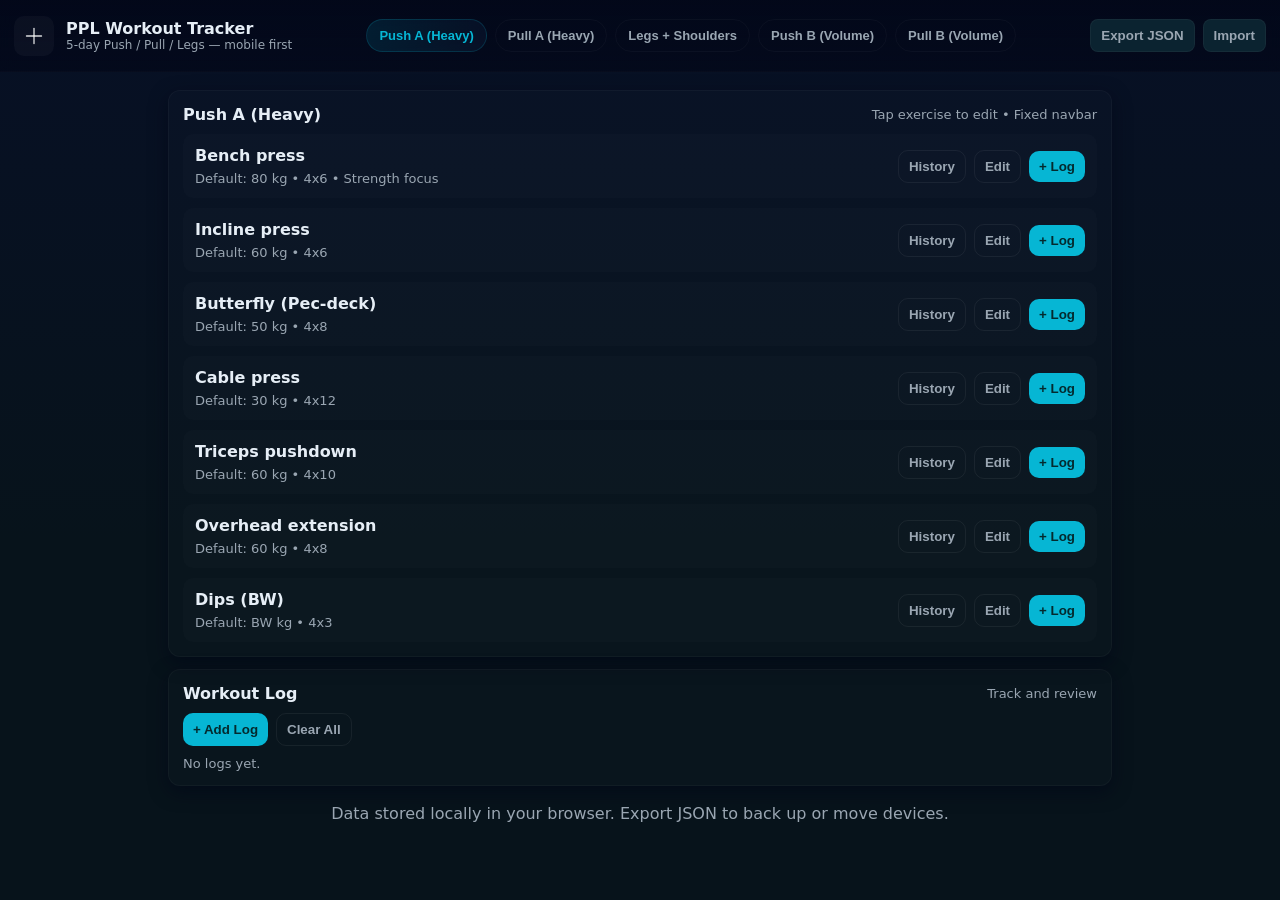
==== commit 754f876d: "AHORA SI SE VE BARBARO (los edits y logs se ven como el orto todavia)" ====
--- a/index.html
+++ b/index.html
@@ -1,189 +1,491 @@
-<!DOCTYPE html>
+<!doctype html>
 <html lang="en">
 
 <head>
-    <meta charset="UTF-8" />
-    <meta name="viewport" content="width=device-width, initial-scale=1.0" />
-    <title>PPL Workout Tracker</title>
+    <meta charset="utf-8" />
+    <meta name="viewport" content="width=device-width,initial-scale=1,viewport-fit=cover" />
+    <title>PPL Workout Tracker — Push/Pull/Legs</title>
+    <meta name="description"
+        content="Push/Pull/Legs workout tracker (mobile-first). Local storage, edit weights/reps, log workouts and view history." />
     <style>
+        :root {
+            --bg: #0f1724;
+            --card: #0b1220;
+            --muted: #9aa6b2;
+            --accent: #06b6d4;
+            --glass: rgba(255, 255, 255, 0.03);
+            --radius: 12px;
+            --pad: 14px;
+            --nav-h: 72px;
+            --shadow: 0 6px 18px rgba(2, 6, 23, 0.6);
+        }
+
+        * {
+            box-sizing: border-box
+        }
+
+        html,
         body {
-            margin: 0;
-            font-family: Arial, sans-serif;
-            background: #0f172a;
-            color: #f1f5f9;
-        }
-
-        /* Fixed Navbar */
-        nav {
+            height: 100%;
+            margin: 0
+        }
+
+        body {
+            font-family: Inter, system-ui, -apple-system, "Segoe UI", Roboto, Arial;
+            background: linear-gradient(180deg, #071025 0%, #07131b 60%);
+            color: #e6eef6;
+            -webkit-font-smoothing: antialiased;
+            -webkit-overflow-scrolling: touch;
+            padding-top: calc(var(--nav-h) + env(safe-area-inset-top, 0px));
+        }
+
+        /* Top fixed navbar */
+        header.navbar {
             position: fixed;
-            top: 0;
-            left: 0;
-            right: 0;
-            background: rgba(15, 23, 42, 0.9);
+            inset: 0 0 auto 0;
+            height: var(--nav-h);
+            display: flex;
+            align-items: center;
+            gap: 12px;
+            padding: 10px 14px;
+            z-index: 1200;
+            background: linear-gradient(180deg, rgba(2, 6, 23, 0.8), rgba(2, 6, 23, 0.6));
             backdrop-filter: blur(6px);
+            border-bottom: 1px solid rgba(255, 255, 255, 0.02);
+        }
+
+        .brand {
+            display: flex;
+            gap: 12px;
+            align-items: center
+        }
+
+        .brand .logo {
+            width: 40px;
+            height: 40px;
+            border-radius: 10px;
+            background: var(--glass);
             display: flex;
             align-items: center;
+            justify-content: center
+        }
+
+        .brand h1 {
+            font-size: 16px;
+            margin: 0
+        }
+
+        .nav-mid {
+            flex: 1;
+            display: flex;
+            justify-content: center;
+            align-items: center
+        }
+
+        .tabs {
+            display: flex;
+            gap: 8px;
+            overflow: auto;
+            padding: 4px
+        }
+
+        .tab-btn {
+            flex: 0 0 auto;
+            padding: 8px 12px;
+            border-radius: 999px;
+            background: transparent;
+            border: 1px solid rgba(255, 255, 255, 0.03);
+            color: var(--muted);
+            font-weight: 700;
+            font-size: 13px
+        }
+
+        .tab-btn.active {
+            background: linear-gradient(90deg, rgba(6, 182, 212, 0.12), rgba(96, 165, 250, 0.05));
+            border-color: rgba(6, 182, 212, 0.18);
+            color: var(--accent)
+        }
+
+        .nav-actions {
+            display: flex;
+            gap: 8px
+        }
+
+        .small-btn {
+            background: #0b2330;
+            border: 1px solid rgba(255, 255, 255, 0.04);
+            padding: 8px 10px;
+            border-radius: 8px;
+            color: var(--muted);
+            font-weight: 600
+        }
+
+        main {
+            max-width: 980px;
+            margin: 0 auto;
+            padding: 18px;
+        }
+
+        .card {
+            background: linear-gradient(180deg, rgba(255, 255, 255, 0.01), rgba(255, 255, 255, 0.01));
+            padding: var(--pad);
+            border-radius: var(--radius);
+            box-shadow: var(--shadow);
+            border: 1px solid rgba(255, 255, 255, 0.03);
+        }
+
+        .section-title {
+            display: flex;
             justify-content: space-between;
-            padding: 0.75rem 1rem;
-            box-shadow: 0 2px 6px rgba(0, 0, 0, 0.4);
-            z-index: 1000;
-        }
-
-        nav .title {
-            font-weight: bold;
-            font-size: 1rem;
-        }
-
-        nav .tabs {
-            display: flex;
-            gap: 0.5rem;
-            flex: 1;
+            align-items: center;
+            margin-bottom: 10px
+        }
+
+        .ex-list {
+            display: grid;
+            gap: 10px
+        }
+
+        .ex {
+            display: flex;
+            justify-content: space-between;
+            gap: 12px;
+            align-items: center;
+            padding: 12px;
+            border-radius: 10px;
+            background: rgba(255, 255, 255, 0.01)
+        }
+
+        .ex .info {
+            flex: 1
+        }
+
+        .ex h3 {
+            margin: 0 0 6px;
+            font-size: 16px
+        }
+
+        .meta {
+            color: var(--muted);
+            font-size: 13px
+        }
+
+        .controls {
+            display: flex;
+            gap: 8px;
+            align-items: center
+        }
+
+        .btn {
+            background: transparent;
+            border: 1px solid rgba(255, 255, 255, 0.06);
+            padding: 8px 10px;
+            border-radius: 10px;
+            color: var(--muted);
+            font-weight: 600
+        }
+
+        .btn.primary {
+            background: var(--accent);
+            color: #042a2e;
+            border: none
+        }
+
+        .history-list {
+            max-height: 260px;
+            overflow: auto;
+            padding-right: 6px
+        }
+
+        /* modal overlay */
+        .modal {
+            position: fixed;
+            inset: 0;
+            display: none;
+            align-items: center;
             justify-content: center;
-        }
-
-        nav .tabs button {
-            background: none;
-            border: none;
-            color: #f1f5f9;
-            padding: 0.5rem 0.75rem;
-            border-radius: 6px;
-            font-size: 0.9rem;
-            cursor: pointer;
-        }
-
-        nav .tabs button.active {
-            background: #0284c7;
-        }
-
-        nav .actions button {
-            background: #334155;
-            border: none;
-            color: #f1f5f9;
-            padding: 0.4rem 0.7rem;
-            border-radius: 6px;
-            font-size: 0.8rem;
-            cursor: pointer;
-        }
-
-        main {
-            padding: 5rem 1rem 2rem;
-            /* space for fixed nav */
-        }
-
-        .exercise-card {
-            background: #1e293b;
-            padding: 1rem;
-            margin-bottom: 1rem;
-            border-radius: 8px;
-        }
-
-        .exercise-card h3 {
-            margin: 0 0 0.5rem;
-            font-size: 1rem;
-        }
-
-        .exercise-card p {
-            margin: 0 0 0.75rem;
-            font-size: 0.85rem;
-            color: #94a3b8;
-        }
-
-        .exercise-card .buttons {
-            display: flex;
-            gap: 0.5rem;
-        }
-
-        .exercise-card .buttons button {
-            background: #0284c7;
-            border: none;
-            color: white;
-            padding: 0.4rem 0.7rem;
-            border-radius: 6px;
-            font-size: 0.8rem;
-            cursor: pointer;
-        }
-
-        .exercise-card .buttons button.secondary {
-            background: #334155;
+            padding: 20px;
+            background: rgba(2, 6, 23, 0.55);
+            z-index: 1300
+        }
+
+        .modal.show {
+            display: flex
+        }
+
+        .dialog {
+            width: 100%;
+            max-width: 720px
+        }
+
+        input,
+        textarea,
+        select {
+            width: 100%;
+            padding: 10px;
+            border-radius: 10px;
+            border: 1px solid rgba(255, 255, 255, 0.04);
+            background: rgba(255, 255, 255, 0.02);
+            color: inherit
+        }
+
+        footer {
+            color: var(--muted);
+            text-align: center;
+            margin-top: 18px
+        }
+
+        /* small screen tweaks */
+        @media(max-width:560px) {
+            .brand h1 {
+                font-size: 14px
+            }
+
+            .tab-btn {
+                padding: 7px 10px;
+                font-size: 12px
+            }
         }
     </style>
 </head>
 
 <body>
-    <nav>
-        <div class="title">PPL Workout Tracker</div>
-        <div class="tabs">
-            <button class="active" onclick="showDay('push')">Push A (Heavy)</button>
-            <button onclick="showDay('pull')">Pull A (Heavy)</button>
-            <button onclick="showDay('legs')">Legs + Shoulders</button>
+    <!-- NAVBAR (fixed) -->
+    <header class="navbar">
+        <div class="brand">
+            <div class="logo" aria-hidden>
+                <svg width="20" height="20" viewBox="0 0 24 24" fill="none" xmlns="http://www.w3.org/2000/svg">
+                    <path d="M3 12h18" stroke="white" stroke-opacity="0.85" stroke-width="1.6" stroke-linecap="round" />
+                    <path d="M12 3v18" stroke="white" stroke-opacity="0.85" stroke-width="1.6" stroke-linecap="round" />
+                </svg>
+            </div>
+            <div>
+                <h1>PPL Workout Tracker</h1>
+                <div style="font-size:12px;color:var(--muted)">5-day Push / Pull / Legs — mobile first</div>
+            </div>
         </div>
-        <div class="actions">
-            <button onclick="exportJSON()">Export</button>
-            <button onclick="importJSON()">Import</button>
+
+        <div class="nav-mid">
+            <div class="tabs" id="navTabs" role="tablist" aria-label="Days">
+                <!-- tabs injected by JS -->
+            </div>
         </div>
-    </nav>
+
+        <div class="nav-actions">
+            <button class="small-btn" id="exportBtn">Export JSON</button>
+            <button class="small-btn" id="importBtn">Import</button>
+        </div>
+    </header>
 
     <main>
-        <section id="push" class="day">
-            <div class="exercise-card">
-                <h3>Bench press</h3>
-                <p>Default: 80 kg • 5x4-6 • Strength focus</p>
-                <div class="buttons">
-                    <button class="secondary">History</button>
-                    <button class="secondary">Edit</button>
-                    <button>+ Log</button>
+        <section class="card">
+            <div class="section-title"><strong id="dayTitle">Day</strong>
+                <div class="meta">Tap exercise to edit • Fixed navbar</div>
+            </div>
+            <div id="exList" class="ex-list"></div>
+        </section>
+
+        <section class="card" style="margin-top:12px">
+            <div class="section-title"><strong>Workout Log</strong>
+                <div class="meta">Track and review</div>
+            </div>
+            <div style="display:flex;gap:8px;margin-bottom:10px"><button class="btn primary" id="addLogBtn">+ Add
+                    Log</button><button class="btn" id="clearLogs">Clear All</button></div>
+            <div id="historyHolder" class="history-list small-muted">No logs yet.</div>
+        </section>
+
+        <footer>Data stored locally in your browser. Export JSON to back up or move devices.</footer>
+    </main>
+
+    <!-- Edit Modal -->
+    <div class="modal" id="modal">
+        <div class="dialog card">
+            <div class="section-title"><strong id="modalTitle">Edit Exercise</strong>
+                <div><button class="btn" id="closeModal">Close</button></div>
+            </div>
+            <div style="margin-top:8px">
+                <label class="meta">Exercise name</label>
+                <input id="exName" type="text">
+            </div>
+            <div style="margin-top:8px;display:flex;gap:8px">
+                <div style="flex:1"><label class="meta">Default weight</label><input id="exWeight" type="number"></div>
+                <div style="flex:1"><label class="meta">Default reps</label><input id="exReps" type="text"></div>
+            </div>
+            <div style="margin-top:12px"><label class="meta">Notes (optional)</label><textarea id="exNotes"
+                    rows="3"></textarea></div>
+            <div style="margin-top:12px;display:flex;gap:8px;justify-content:flex-end"><button class="btn"
+                    id="deleteEx">Delete</button><button class="btn primary" id="saveEx">Save</button></div>
+        </div>
+    </div>
+
+    <!-- Log Modal -->
+    <div class="modal" id="logModal">
+        <div class="dialog card">
+            <div class="section-title"><strong id="logModalTitle">Add Log</strong>
+                <div><button class="btn" id="closeLogModal">Close</button></div>
+            </div>
+            <div style="margin-top:8px">
+                <div class="meta">Exercise</div>
+                <div id="logExName" style="font-weight:700;margin-bottom:6px"></div>
+                <div style="display:flex;gap:8px">
+                    <div style="flex:1"><label class="meta">Date</label><input id="logDate" type="text"></div>
+                    <div style="flex:1"><label class="meta">Sets</label><input id="logSets" type="number" min="1"
+                            value="3"></div>
                 </div>
-            </div>
-            <div class="exercise-card">
-                <h3>Incline press</h3>
-                <p>Default: 60 kg • 3x6-8</p>
-                <div class="buttons">
-                    <button class="secondary">History</button>
-                    <button class="secondary">Edit</button>
-                    <button>+ Log</button>
+                <div style="display:flex;gap:8px;margin-top:8px">
+                    <div style="flex:1"><label class="meta">Weight</label><input id="logWeight" type="number"></div>
+                    <div style="flex:1"><label class="meta">Reps</label><input id="logReps" type="text"
+                            placeholder="e.g. 6-6-5"></div>
                 </div>
-            </div>
-        </section>
-
-        <section id="pull" class="day" style="display:none;">
-            <div class="exercise-card">
-                <h3>Pull-ups</h3>
-                <p>Default: BW • 3x6-10</p>
-                <div class="buttons">
-                    <button class="secondary">History</button>
-                    <button class="secondary">Edit</button>
-                    <button>+ Log</button>
-                </div>
-            </div>
-        </section>
-
-        <section id="legs" class="day" style="display:none;">
-            <div class="exercise-card">
-                <h3>Trap-bar / RDL</h3>
-                <p>Default: BW • 3x6-8</p>
-                <div class="buttons">
-                    <button class="secondary">History</button>
-                    <button class="secondary">Edit</button>
-                    <button>+ Log</button>
-                </div>
-            </div>
-        </section>
-    </main>
+                <div style="margin-top:8px"><label class="meta">Notes</label><input id="logNotes" type="text"></div>
+            </div>
+            <div style="margin-top:12px;display:flex;gap:8px;justify-content:flex-end"><button class="btn"
+                    id="cancelLog">Cancel</button><button class="btn primary" id="saveLog">Save Log</button></div>
+        </div>
+    </div>
 
     <script>
-        function showDay(day) {
-            document.querySelectorAll('.day').forEach(d => d.style.display = 'none');
-            document.getElementById(day).style.display = 'block';
-            document.querySelectorAll('nav .tabs button').forEach(b => b.classList.remove('active'));
-            event.target.classList.add('active');
-        }
-
-        function exportJSON() {
-            alert('Export JSON coming soon...');
-        }
-        function importJSON() {
-            alert('Import JSON coming soon...');
-        }
+        // --- Data model (full exercises included) ---
+        const DEFAULT = {
+            days: [
+                {
+                    id: 'pushA', title: 'Push A (Heavy)', exercises: [
+                        { id: 'bench', name: 'Bench press', weight: 80, reps: '4x6', notes: 'Strength focus' },
+                        { id: 'incline', name: 'Incline press', weight: 60, reps: '4x6' },
+                        { id: 'butterfly', name: 'Butterfly (Pec-deck)', weight: 50, reps: '4x8' },
+                        { id: 'cablepress', name: 'Cable press', weight: 30, reps: '4x12' },
+                        { id: 'pushdown', name: 'Triceps pushdown', weight: 60, reps: '4x10' },
+                        { id: 'oh_ext', name: 'Overhead extension', weight: 60, reps: '4x8' },
+                        { id: 'dips', name: 'Dips (BW)', weight: 0, reps: '4x3' }
+                    ]
+                },
+                {
+                    id: 'pullA', title: 'Pull A (Heavy)', exercises: [
+                        { id: 'pulldown', name: 'Pulldowns', setsDetail: [90, 90, 70, 70], repsDetail: ['4', '4', '10', '10'], notes: 'Use straps on heavy sets' },
+                        { id: 'trow', name: 'T-Bar Rows', weight: 50, reps: '4x8-10', notes: 'Use straps' },
+                        { id: 'crosslat', name: 'Cross-body lat pull', weight: 70, reps: '4x10', notes: 'One-handed, straps ok' },
+                        { id: 'dbpreach', name: 'Dumbbell preacher curl', weight: 12.5, reps: '4x10' },
+                        { id: 'facebay', name: 'Face-away Bayesian Cable Curl', weight: 30, reps: '4 sets (heavy->light)' }
+                    ]
+                },
+                {
+                    id: 'legs', title: 'Legs + Shoulders', exercises: [
+                        { id: 'legext', name: 'Leg extension', weight: 70, reps: '4x12' },
+                        { id: 'smithsq', name: 'Smith machine squat', weight: 40, reps: '4x10', notes: 'Go to full depth' },
+                        { id: 'seatedcurl', name: 'Seated leg curl', weight: 50, reps: '4x10' },
+                        { id: 'pronecurl', name: 'Prone leg curl', weight: 35, reps: '4x10' },
+                        { id: 'calf', name: 'Smith calf raises', weight: 60, reps: '4x12', notes: 'Emphasize bottom half' },
+                        { id: 'lateral', name: 'Lean-in cable lateral raise', weight: 15, reps: '4x12' },
+                        { id: 'ohp', name: 'Dumbbell overhead press', weight: 20, reps: '4x12' },
+                        { id: 'rear', name: 'Reverse pec deck (rear delt)', weight: 40, reps: '4x12' }
+                    ]
+                },
+                {
+                    id: 'pushB', title: 'Push B (Volume)', exercises: [
+                        { id: 'bench2', name: 'Bench press (volume)', weight: 72, reps: '3x8-10' },
+                        { id: 'butterfly2', name: 'Butterfly / Pec-deck', weight: 50, reps: '3x10-12' },
+                        { id: 'cablepress2', name: 'Cable press', weight: 30, reps: '3x12' },
+                        { id: 'oh_ext2', name: 'Overhead extension', weight: 60, reps: '3x8-12' }
+                    ]
+                },
+                {
+                    id: 'pullB', title: 'Pull B (Volume)', exercises: [
+                        { id: 'pulldown2', name: 'Lat pulldown (vol)', weight: 75, reps: '4x8-12' },
+                        { id: 'row2', name: 'Row (volume)', weight: 40, reps: '3x8-12' },
+                        { id: 'cross2', name: 'Cross-body lat pull', weight: 70, reps: '2x8-10' },
+                        { id: 'facebay2', name: 'Face-away Bayesian cable curl', weight: 30, reps: '2x6-8 / 2x10' },
+                        { id: 'hammer', name: 'Preacher hammer curl (DB)', weight: 12.5, reps: '4x10' }
+                    ]
+                }
+            ]
+        };
+
+        const STORAGE_KEY = 'ppl-workout-v1';
+        const LOG_KEY = 'ppl-logs-v1';
+
+        let data = JSON.parse(localStorage.getItem(STORAGE_KEY) || 'null') || DEFAULT;
+        let logs = JSON.parse(localStorage.getItem(LOG_KEY) || 'null') || [];
+        let currentDayIndex = 0; let selectedExercise = null; let _scrollY = 0;
+
+        const navTabs = document.getElementById('navTabs');
+        const exList = document.getElementById('exList');
+        const dayTitle = document.getElementById('dayTitle');
+        const modal = document.getElementById('modal');
+        const logModal = document.getElementById('logModal');
+        const historyHolder = document.getElementById('historyHolder');
+
+        // build tabs from data.days
+        function renderTabs() {
+            navTabs.innerHTML = '';
+            data.days.forEach((d, i) => {
+                const b = document.createElement('button'); b.className = 'tab-btn' + (i === currentDayIndex ? ' active' : ''); b.textContent = d.title; b.onclick = () => { currentDayIndex = i; render(); }
+                navTabs.appendChild(b);
+            });
+            // make sure active is centered on small screens
+            const act = navTabs.querySelector('.tab-btn.active'); if (act) act.scrollIntoView({ inline: 'center', behavior: 'smooth' });
+        }
+
+        function render() {
+            renderTabs();
+            const day = data.days[currentDayIndex]; dayTitle.textContent = day.title;
+            exList.innerHTML = '';
+            day.exercises.forEach(ex => {
+                const el = document.createElement('div'); el.className = 'ex';
+                const info = document.createElement('div'); info.className = 'info';
+                const h = document.createElement('h3'); h.textContent = ex.name; info.appendChild(h);
+                const meta = document.createElement('div'); meta.className = 'meta';
+                // show weight/reps if present
+                if (ex.reps || ex.weight) meta.textContent = (ex.weight ? 'Default: ' + ex.weight + ' kg • ' : 'Default: BW kg • ') + (ex.reps || '');
+                if (ex.notes) meta.textContent += ' • ' + ex.notes;
+                info.appendChild(meta);
+                el.appendChild(info);
+
+                const ctr = document.createElement('div'); ctr.className = 'controls';
+                const hist = document.createElement('button'); hist.className = 'btn'; hist.textContent = 'History'; hist.onclick = () => openHistory(ex.id);
+                const edit = document.createElement('button'); edit.className = 'btn'; edit.textContent = 'Edit'; edit.onclick = () => openEditModal(ex);
+                const log = document.createElement('button'); log.className = 'btn primary'; log.textContent = '+ Log'; log.onclick = () => openAddLog(ex);
+                ctr.appendChild(hist); ctr.appendChild(edit); ctr.appendChild(log);
+                el.appendChild(ctr);
+                exList.appendChild(el);
+            });
+            renderHistoryList(); saveState();
+        }
+
+        // modal helpers (lock scroll)
+        function showModal(el) { if (!el) return; _scrollY = window.scrollY || document.documentElement.scrollTop; document.body.style.top = `-${_scrollY}px`; document.body.classList.add('no-scroll-lock'); el.classList.add('show'); }
+        function hideModal(el) { if (!el) return; el.classList.remove('show'); document.body.classList.remove('no-scroll-lock'); setTimeout(() => { window.scrollTo(0, _scrollY); document.body.style.top = ''; }, 1); }
+
+        function openEditModal(ex) { selectedExercise = ex; document.getElementById('modalTitle').textContent = 'Edit: ' + ex.name; document.getElementById('exName').value = ex.name || ''; document.getElementById('exWeight').value = ex.weight || ''; document.getElementById('exReps').value = ex.reps || ''; document.getElementById('exNotes').value = ex.notes || ''; showModal(modal); }
+        function openAddLog(ex) { selectedExercise = ex; document.getElementById('logExName').textContent = ex.name; document.getElementById('logDate').value = new Date().toLocaleDateString(); document.getElementById('logSets').value = 3; document.getElementById('logWeight').value = ex.weight || ''; document.getElementById('logReps').value = ''; document.getElementById('logNotes').value = ''; showModal(logModal); }
+
+        function openHistory(exId) { renderHistoryList(exId); setTimeout(() => { historyHolder.scrollTop = 0; }, 40); }
+
+        function findExerciseById(id) { for (const d of data.days) for (const e of d.exercises) if (e.id === id) return e; return null; }
+
+        document.getElementById('saveEx').addEventListener('click', () => { if (!selectedExercise) return; selectedExercise.name = document.getElementById('exName').value || selectedExercise.name; selectedExercise.weight = Number(document.getElementById('exWeight').value) || 0; selectedExercise.reps = document.getElementById('exReps').value || ''; selectedExercise.notes = document.getElementById('exNotes').value || ''; hideModal(modal); saveState(); render(); });
+        document.getElementById('closeModal').addEventListener('click', () => { hideModal(modal); });
+        document.getElementById('deleteEx').addEventListener('click', () => { if (!selectedExercise) return; if (!confirm('Delete exercise?')) return; data.days.forEach(d => d.exercises = d.exercises.filter(e => e.id !== selectedExercise.id)); selectedExercise = null; hideModal(modal); saveState(); render(); });
+
+        document.getElementById('saveLog').addEventListener('click', () => { const ex = selectedExercise; if (!ex) return; const date = document.getElementById('logDate').value || new Date().toLocaleDateString(); const sets = Number(document.getElementById('logSets').value) || 0; const weight = Number(document.getElementById('logWeight').value) || 0; const reps = document.getElementById('logReps').value || ''; const notes = document.getElementById('logNotes').value || ''; const entry = { id: 'log_' + Date.now(), exId: ex.id, exName: ex.name, date, sets, weight, reps, notes }; logs.unshift(entry); localStorage.setItem(LOG_KEY, JSON.stringify(logs)); hideModal(logModal); renderHistoryList(); });
+        document.getElementById('cancelLog').addEventListener('click', () => { hideModal(logModal); });
+        document.getElementById('closeLogModal').addEventListener('click', () => { hideModal(logModal); });
+
+        function renderHistoryList(filterExId) { historyHolder.innerHTML = ''; const list = filterExId ? logs.filter(l => l.exId === filterExId) : logs; if (list.length === 0) { historyHolder.innerHTML = '<div class="meta">No logs yet.</div>'; return; } for (const l of list) { const it = document.createElement('div'); it.className = 'history-item'; it.style.padding = '8px'; it.style.borderRadius = '8px'; it.style.background = 'rgba(255,255,255,0.01)'; it.style.marginBottom = '8px'; it.innerHTML = `<div style="display:flex;justify-content:space-between"><strong>${l.exName}</strong><span class="meta">${l.date}</span></div><div class="meta">sets: ${l.sets} • weight: ${l.weight || 'BW'} kg • reps: ${l.reps || ''}</div><div class="meta">${l.notes || ''}</div>`; historyHolder.appendChild(it); } }
+
+        // export / import handlers
+        document.getElementById('exportBtn').addEventListener('click', () => { const payload = { data, logs }; const blob = new Blob([JSON.stringify(payload, null, 2)], { type: 'application/json' }); const url = URL.createObjectURL(blob); const a = document.createElement('a'); a.href = url; a.download = 'ppl-workout-backup.json'; a.click(); URL.revokeObjectURL(url); });
+        document.getElementById('importBtn').addEventListener('click', () => { const inp = document.createElement('input'); inp.type = 'file'; inp.accept = 'application/json'; inp.onchange = (e) => { const f = e.target.files[0]; if (!f) return; const reader = new FileReader(); reader.onload = () => { try { const parsed = JSON.parse(reader.result); if (parsed.data) data = parsed.data; if (parsed.logs) logs = parsed.logs; localStorage.setItem(STORAGE_KEY, JSON.stringify(data)); localStorage.setItem(LOG_KEY, JSON.stringify(logs)); alert('Imported'); render(); } catch (err) { alert('Invalid JSON'); } }; reader.readAsText(f); }; inp.click(); });
+
+        document.getElementById('clearLogs').addEventListener('click', () => { if (!confirm('Clear all logs?')) return; logs = []; localStorage.removeItem(LOG_KEY); renderHistoryList(); });
+        document.getElementById('addLogBtn').addEventListener('click', () => { let ex = selectedExercise || data.days[currentDayIndex].exercises[0]; openAddLog(ex); });
+
+        function saveState() { localStorage.setItem(STORAGE_KEY, JSON.stringify(data)); }
+
+        // init
+        render();
+
+        // close modals on escape
+        window.addEventListener('keydown', (e) => { if (e.key === 'Escape') { hideModal(modal); hideModal(logModal); } });
     </script>
 </body>
 
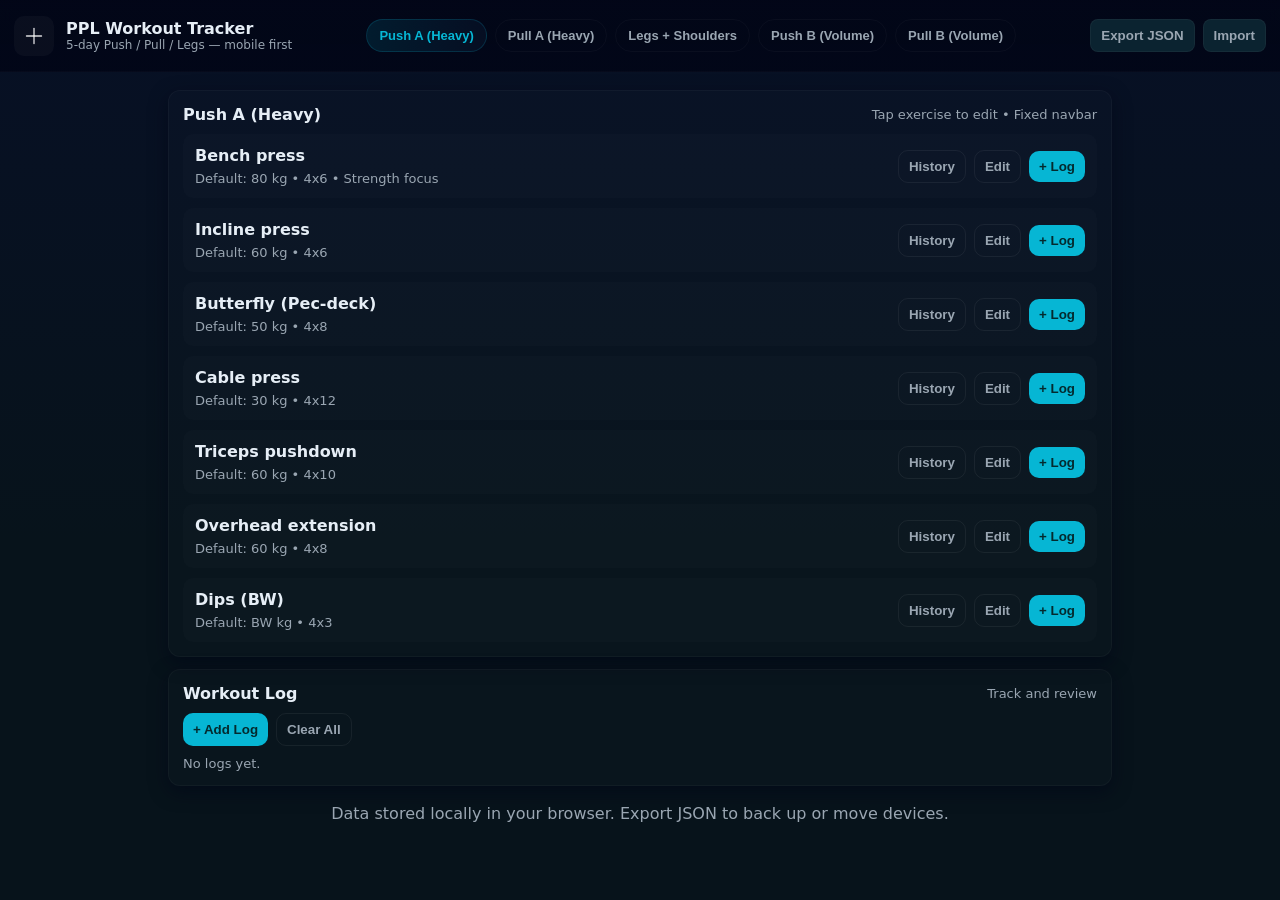
==== commit 2a23a071: "Final version. For now." ====
--- a/index.html
+++ b/index.html
@@ -49,7 +49,7 @@
             gap: 12px;
             padding: 10px 14px;
             z-index: 1200;
-            background: linear-gradient(180deg, rgba(2, 6, 23, 0.8), rgba(2, 6, 23, 0.6));
+            background: linear-gradient(180deg, rgba(2, 6, 23, 0.95), rgba(2, 6, 23, 0.9));
             backdrop-filter: blur(6px);
             border-bottom: 1px solid rgba(255, 255, 255, 0.02);
         }
@@ -197,7 +197,7 @@
             padding-right: 6px
         }
 
-        /* modal overlay */
+        /* modal overlay - made more opaque for readability */
         .modal {
             position: fixed;
             inset: 0;
@@ -205,7 +205,7 @@
             align-items: center;
             justify-content: center;
             padding: 20px;
-            background: rgba(2, 6, 23, 0.55);
+            background: rgba(2, 6, 23, 0.92);
             z-index: 1300
         }
 
@@ -213,9 +213,12 @@
             display: flex
         }
 
-        .dialog {
-            width: 100%;
-            max-width: 720px
+        /* dialog card: solid/darker background so content is readable */
+        .modal .dialog.card {
+            background: rgba(8, 12, 16, 0.98);
+            /* almost-solid dark */
+            border: 1px solid rgba(255, 255, 255, 0.04);
+            box-shadow: 0 10px 30px rgba(2, 6, 23, 0.7);
         }
 
         input,
@@ -229,6 +232,10 @@
             color: inherit
         }
 
+        textarea {
+            min-height: 84px
+        }
+
         footer {
             color: var(--muted);
             text-align: center;
@@ -245,6 +252,13 @@
                 padding: 7px 10px;
                 font-size: 12px
             }
+        }
+
+        /* lock-body class used when modal is open */
+        .no-scroll-lock {
+            position: fixed;
+            overflow: hidden;
+            width: 100%;
         }
     </style>
 </head>
